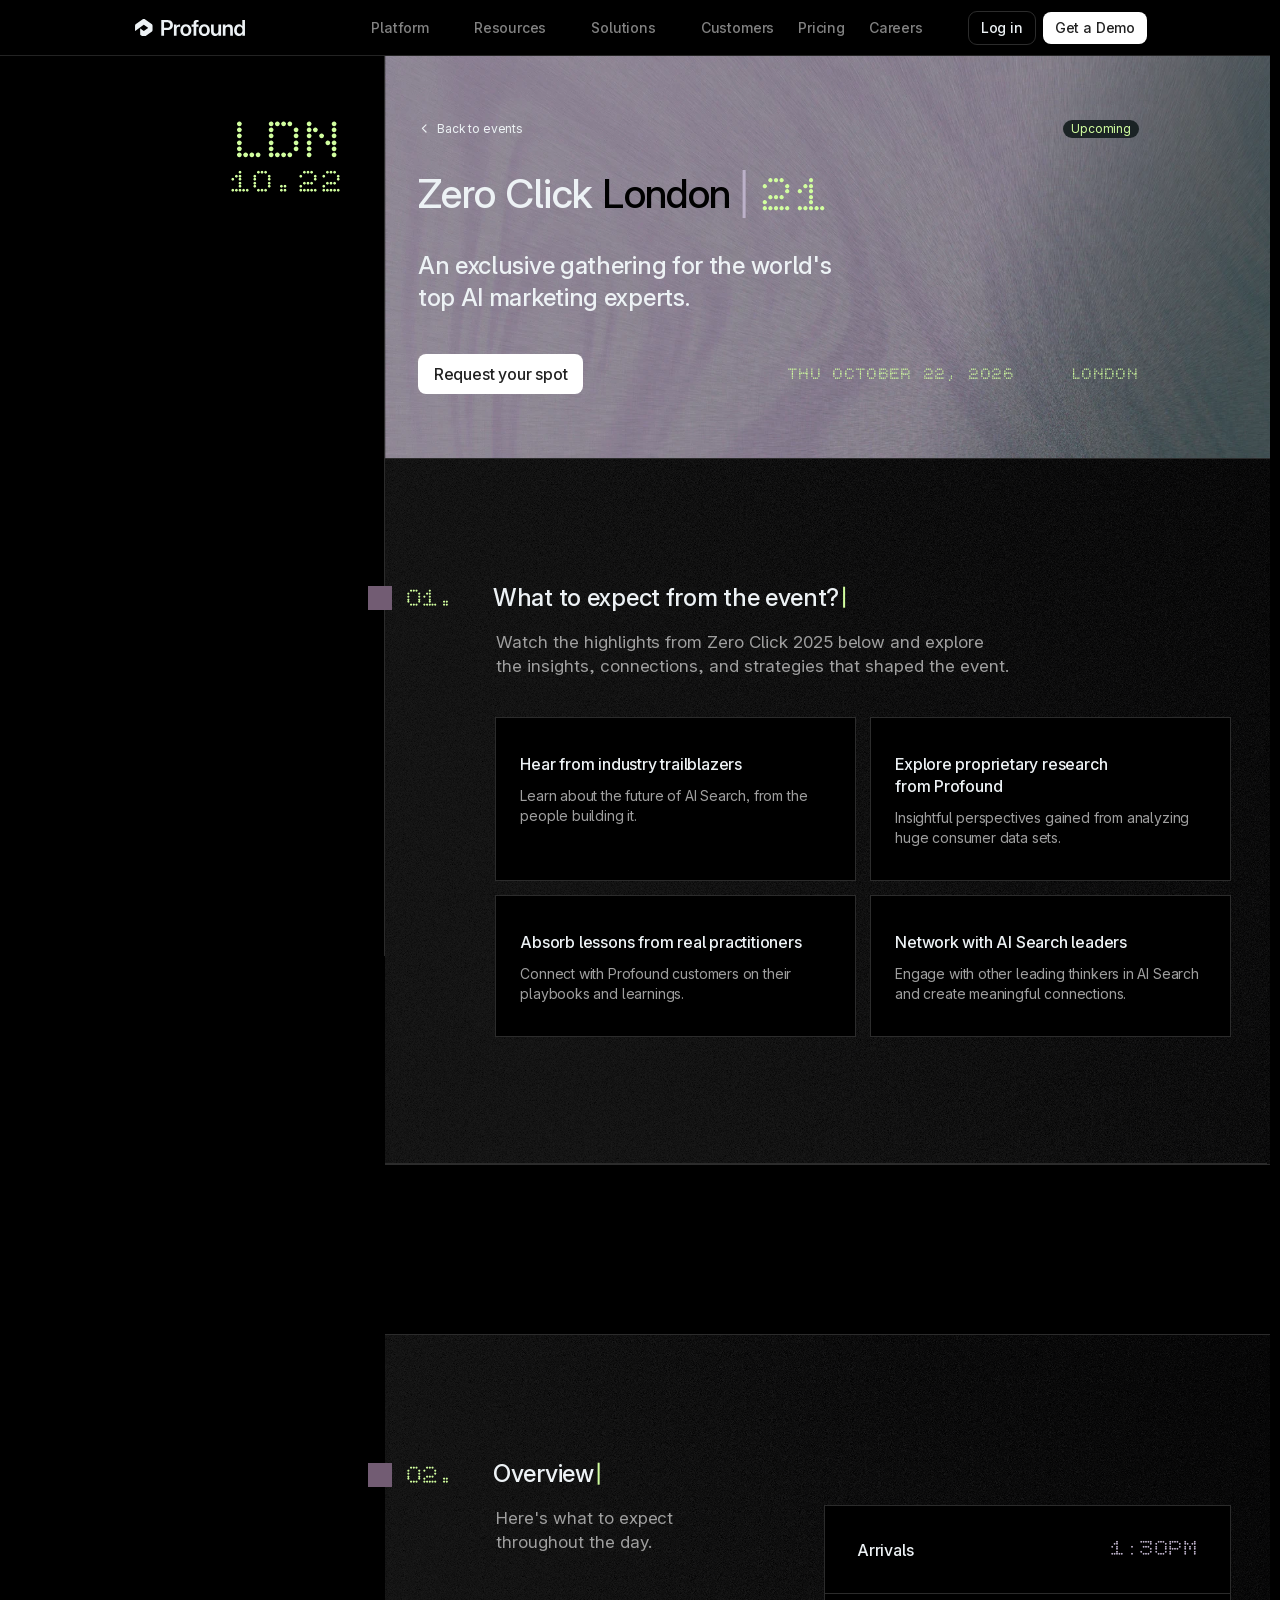
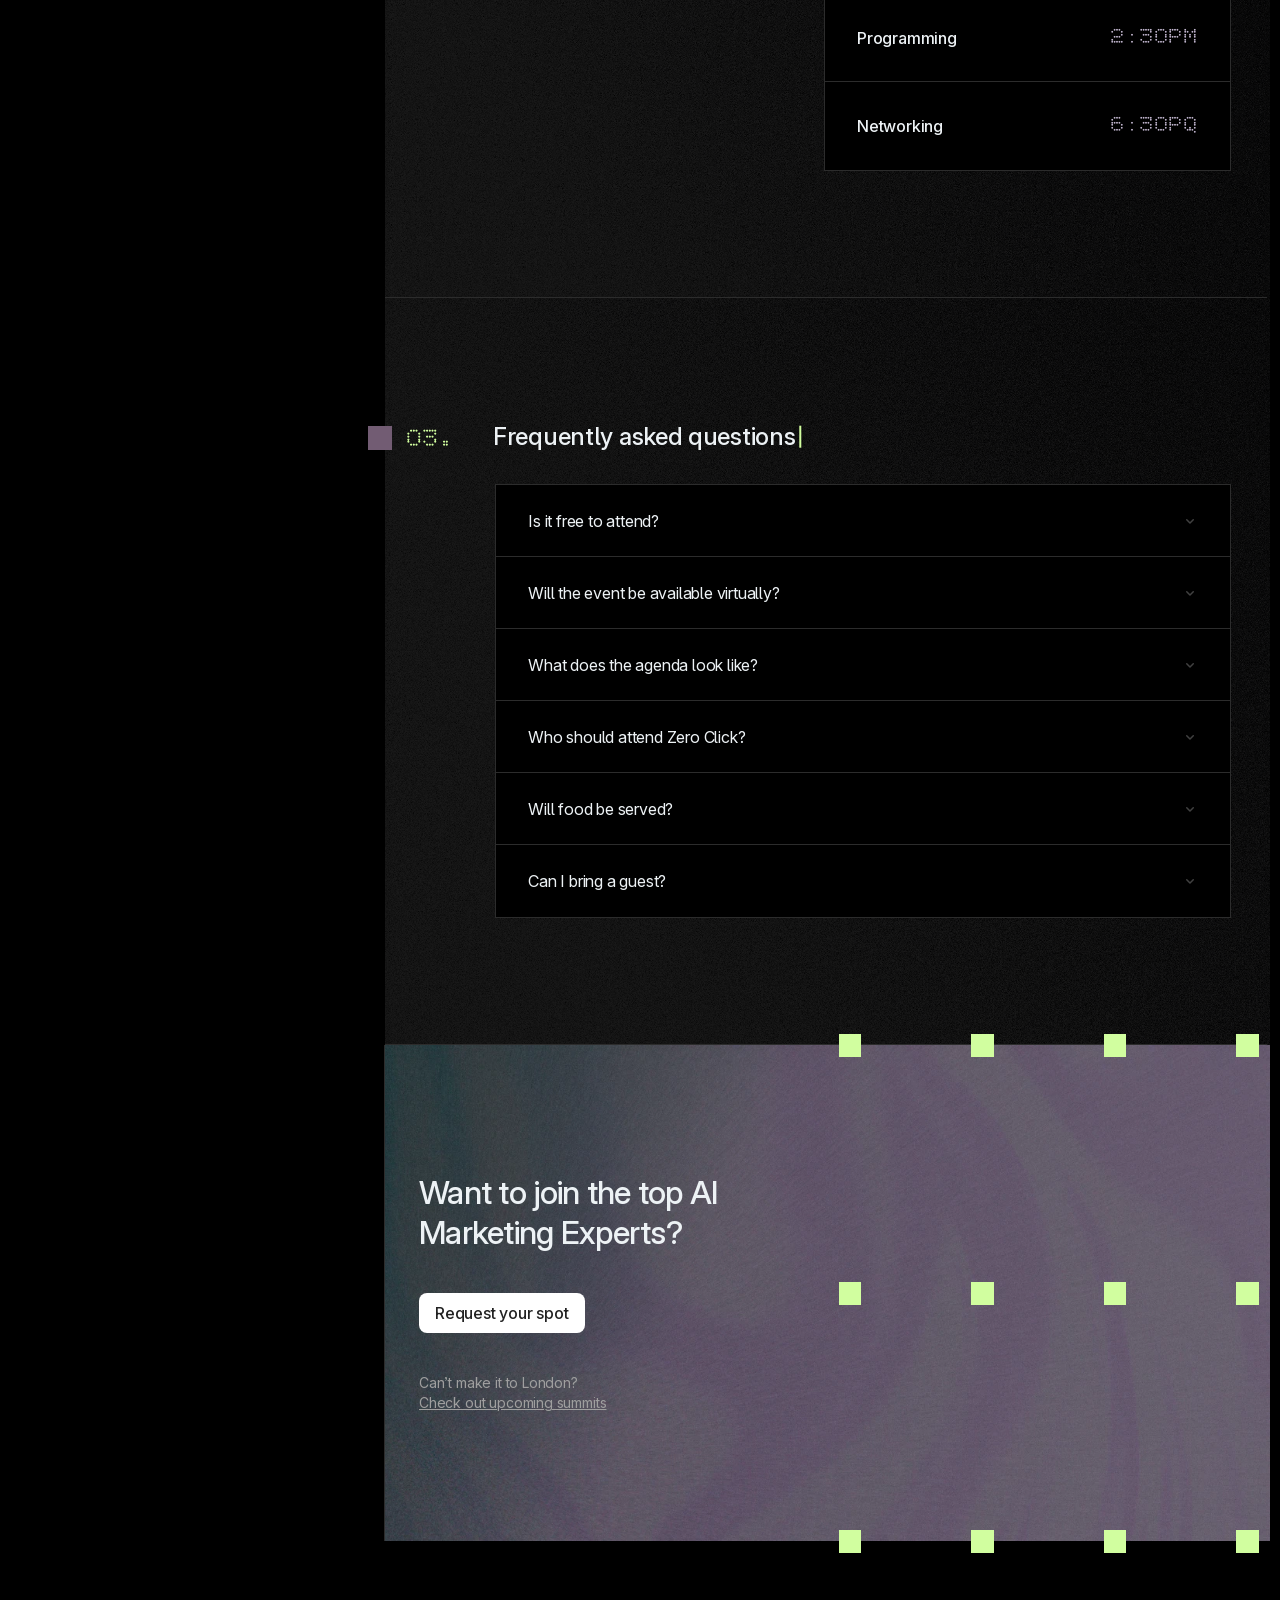
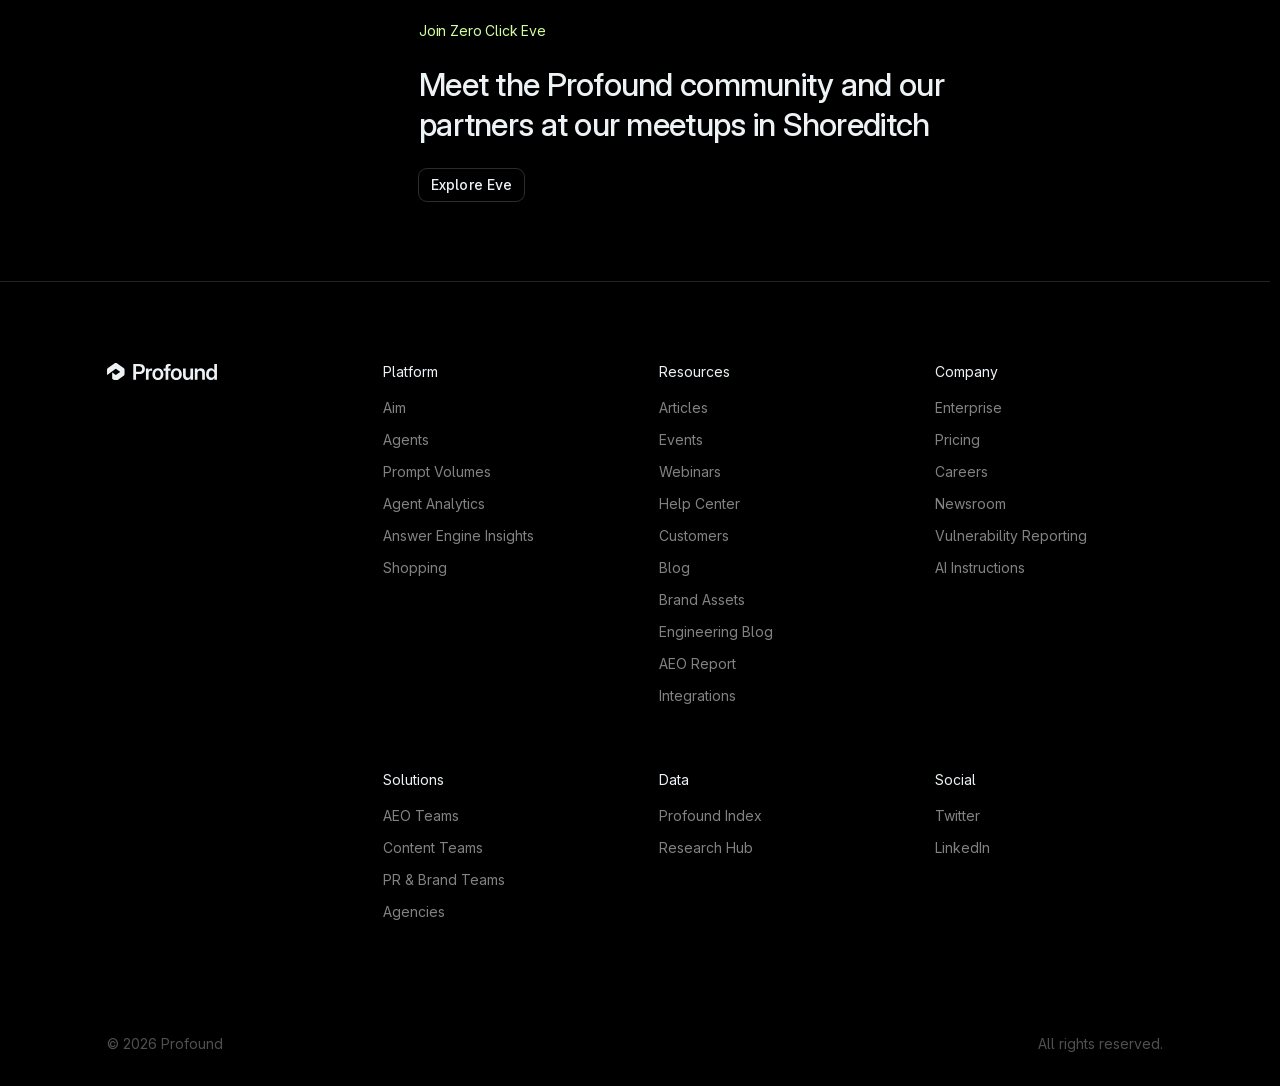
==== london.html @ 4b2eec18 "initial commit" ====
<!DOCTYPE html>
<html lang="es">
    <head>
        <meta charset="utf-8" />

        <meta name="viewport" content="width=device-width, initial-scale=1" />

        <title>Zero Click London | GEO / AEO Conference London 2026</title>

        <meta name="description" content="An exclusive gathering for the world&#x27;s top AI marketing experts." />

        <meta name="author" content="Profound" />
        <meta name="robots" content="index, follow" />

        <link rel="canonical" href="https://www.tryprofound.com/zeroclick/london" />

        <!-- Open Graph -->
        <meta property="og:type" content="website" />
        <meta property="og:url" content="https://www.tryprofound.com/zeroclick/london" />
        <meta property="og:title" content="Zero Click London | GEO / AEO Conference London 2026" />
        <meta property="og:description" content="An exclusive gathering for the world&#x27;s top AI marketing experts." />
        <meta property="og:image" content="assets/images/og-image.jpg" />

        <!-- Twitter -->
        <meta name="twitter:card" content="summary_large_image" />
        <meta name="twitter:title" content="Zero Click London | GEO / AEO Conference London 2026" />
        <meta name="twitter:description" content="An exclusive gathering for the world&#x27;s top AI marketing experts." />
        <meta name="twitter:image" content="assets/images/og-image.jpg" />

        <!-- Google Font -->
        <link rel="preconnect" href="https://fonts.googleapis.com">
        <link rel="preconnect" href="https://fonts.gstatic.com" crossorigin>
        <link href="https://fonts.googleapis.com/css2?family=Bitcount+Grid+Single:wght@100..900&display=swap" rel="stylesheet" />

        <!-- Styles -->
        <link rel="stylesheet" href="assets/css/styles.css" />

        <!-- Favicon -->
        <link rel="icon" type="image/png" href="assets/favicon/favicon-96x96.png" sizes="96x96" />
        <link rel="icon" type="image/svg+xml" href="assets/favicon/favicon.svg" />
        <link rel="shortcut icon" href="assets/favicon/favicon.ico" />
        <link rel="apple-touch-icon" sizes="180x180" href="assets/favicon/apple-touch-icon.png" />
        <meta name="apple-mobile-web-app-title" content="Zero Click" />
        <link rel="manifest" href="assets/favicon/site.webmanifest" />
    </head>

    <body class="page-event page-event--upcoming">
        <div class="event__wrapper">
            <!-- HEADER -->
            <header class="site-header">
                <div class="container site-header__container">
                    <div class="site-header__inner">
                        <div class="site-header__logo-wrapper">
                            <a href="index.html" class="site-header__logo" aria-label="Profound logo - Go to homepage">
                                <svg class="site-header__logo-svg" viewBox="0 0 340 55" aria-hidden="true" >
                                    <path
                                        fill="currentColor"
                                        d="M4.02597e-06 36.685V21.349C-0.000526443 20.2383 0.262632 19.1433 0.767834 18.1541C1.27304 17.1649 2.00585 16.3097 2.906 15.659L22.648 1.409C23.9159 0.493342 25.44 0.000346267 27.004 0L27.066 0C28.689 0 30.259 0.508 31.567 1.452L51.251 15.659C52.1512 16.3097 52.8841 17.1648 53.3893 18.154C53.8945 19.1432 54.1576 20.2382 54.157 21.349V33.651C54.1576 34.7617 53.8943 35.8567 53.3889 36.8457C52.8835 37.8348 52.1504 38.6897 51.25 39.34L31.527 53.562C30.2318 54.4966 28.6752 54.9997 27.078 55C25.4755 55.0001 23.9135 54.4963 22.613 53.56C20.032 51.701 15.881 48.705 15.881 48.705V29.777C15.881 29.528 16.161 29.384 16.363 29.529L26.901 37.134C27.007 37.211 27.15 37.211 27.256 37.134L40.261 27.748C40.3002 27.7196 40.3322 27.6824 40.3542 27.6393C40.3763 27.5961 40.3877 27.5484 40.3877 27.5C40.3877 27.4516 40.3763 27.4039 40.3542 27.3607C40.3322 27.3176 40.3002 27.2804 40.261 27.252L27.256 17.866C27.2043 17.8287 27.1422 17.8086 27.0785 17.8086C27.0148 17.8086 26.9527 17.8287 26.901 17.866L0.482004 36.933C0.436506 36.9659 0.382798 36.9855 0.326831 36.9897C0.270864 36.9939 0.214823 36.9826 0.164915 36.9569C0.115008 36.9312 0.0731844 36.8922 0.044077 36.8442C0.0149696 36.7962 -0.000284776 36.7411 4.02597e-06 36.685Z"
                                    />
                                    <path
                                        fill="currentColor"
                                        d="M157.241 16.4419C160.648 16.442 163.629 17.2098 166.184 18.7466C168.74 20.2825 170.727 22.4227 172.147 25.1665C173.588 27.8885 174.309 31.049 174.309 34.6489C174.309 38.2489 173.588 41.4093 172.147 44.1313C170.727 46.8532 168.74 48.9821 166.184 50.5181C163.629 52.0329 160.648 52.7895 157.241 52.7896C153.857 52.7896 150.875 52.033 148.298 50.5181C145.742 48.9821 143.744 46.8532 142.303 44.1313C140.883 41.4093 140.173 38.2489 140.173 34.6489C140.173 31.049 140.883 27.8885 142.303 25.1665C143.744 22.4227 145.742 20.2825 148.298 18.7466C150.875 17.2097 153.857 16.4419 157.241 16.4419ZM214.279 16.4419C217.685 16.4419 220.667 17.2097 223.223 18.7466C225.778 20.2825 227.765 22.4227 229.185 25.1665C230.626 27.8885 231.347 31.049 231.347 34.6489C231.347 38.2489 230.626 41.4093 229.185 44.1313C227.765 46.8532 225.778 48.9821 223.223 50.5181C220.667 52.033 217.686 52.7896 214.279 52.7896C210.894 52.7895 207.913 52.0329 205.336 50.5181C202.781 48.9821 200.782 46.8532 199.341 44.1313C197.921 41.4093 197.212 38.2489 197.212 34.6489C197.212 31.049 197.921 27.8885 199.341 25.1665C200.782 22.4227 202.781 20.2825 205.336 18.7466C207.913 17.2098 210.894 16.442 214.279 16.4419ZM243.323 37.645C243.323 40.191 243.934 42.1229 245.157 43.4399C246.402 44.7568 248.116 45.4146 250.3 45.4146C251.764 45.4145 253.063 45.1189 254.199 44.5259C255.334 43.9339 256.23 43.012 256.885 41.7612C257.54 40.4873 257.868 38.8631 257.868 36.8882V17.2319H266.156V51.9995H258.032V46.5913C257.153 48.0643 256.116 49.2854 254.92 50.2554C252.91 51.8793 250.399 52.6909 247.385 52.6909C244.982 52.6909 242.853 52.1759 240.997 51.144C239.14 50.0901 237.688 48.5433 236.64 46.5024C235.591 44.4385 235.067 41.9252 235.067 38.9624V17.2319H243.323V37.645ZM340 51.9995H331.876V46.6997H331.81C331.089 48.0377 330.194 49.1581 329.124 50.0571C328.071 50.938 326.859 51.6083 325.553 52.0327C324.243 52.4717 322.834 52.6909 321.327 52.6909C318.335 52.6909 315.703 51.9343 313.432 50.4204C311.183 48.9054 309.435 46.7869 308.19 44.0649C306.967 41.344 306.356 38.1825 306.356 34.5825C306.356 31.0267 306.978 27.8884 308.223 25.1665C309.468 22.4447 311.215 20.3269 313.465 18.812C315.714 17.2981 318.313 16.5405 321.262 16.5405C322.768 16.5405 324.166 16.7485 325.455 17.1655C326.765 17.5605 327.944 18.1763 328.993 19.0103C330.041 19.8442 330.937 20.8986 331.679 22.1704H331.745V2.94385H340V51.9995ZM99.7766 2.94287C103.359 2.94287 106.449 3.58003 109.048 4.85303C111.669 6.12602 113.677 7.93771 115.075 10.2856C116.494 12.6345 117.204 15.41 117.204 18.6147C117.204 21.8417 116.483 24.629 115.042 26.978C113.6 29.326 111.558 31.1479 108.916 32.4429C106.295 33.7158 103.194 34.353 99.6125 34.353H89.7844V52.0005H81.137V2.94287H99.7766ZM136.715 16.9028C137.283 16.9028 137.785 16.913 138.222 16.936C138.681 16.958 139.074 16.9907 139.402 17.0347V24.4097C138.89 24.3406 138.376 24.2855 137.862 24.2446C137.077 24.1769 136.29 24.1442 135.503 24.146C134.215 24.146 133.035 24.4529 131.965 25.0679C130.917 25.6609 130.076 26.5611 129.443 27.7681C128.831 28.975 128.525 30.4901 128.525 32.311V51.9995H120.27V17.2319H128.231V22.9937H128.329C128.962 20.9969 129.956 19.4816 131.31 18.4497C132.686 17.4187 134.488 16.9028 136.715 16.9028ZM196.473 9.62744H193.295C191.897 9.62744 190.903 9.92311 190.314 10.5161C189.724 11.1081 189.429 12.1186 189.429 13.5454V17.2319H196.473V23.9155H189.429V51.9995H181.141V23.9155H174.917V17.2319H181.141V12.1616C181.141 10.1638 181.545 8.48445 182.353 7.12354C183.161 5.74166 184.341 4.69854 185.891 3.99658C187.464 3.29359 189.386 2.94287 191.657 2.94287H196.473V9.62744ZM290.253 16.5405C292.677 16.5406 294.817 17.0667 296.674 18.1206C298.53 19.1526 299.982 20.6891 301.031 22.731C302.079 24.771 302.603 27.285 302.603 30.271V51.9995H294.315V31.5874C294.315 29.0414 293.703 27.1085 292.48 25.7915C291.279 24.4748 289.565 23.8169 287.337 23.8169C285.896 23.8169 284.607 24.1126 283.471 24.7056C282.336 25.2986 281.429 26.2202 280.752 27.4712C280.097 28.7232 279.77 30.3473 279.77 32.3442V51.9995H271.514V17.2319H279.639V22.6157C280.509 21.1488 281.54 19.93 282.718 18.9771C284.749 17.3531 287.261 16.5405 290.253 16.5405ZM157.241 23.3892C155.473 23.3892 153.932 23.8491 152.622 24.772C151.312 25.6719 150.296 26.9669 149.575 28.6567C148.876 30.3247 148.527 32.322 148.527 34.6489C148.527 36.9759 148.876 38.9731 149.575 40.6411C150.296 42.309 151.312 43.5927 152.622 44.4927C153.932 45.3926 155.472 45.8433 157.241 45.8433C159.01 45.8432 160.54 45.3926 161.827 44.4927C163.138 43.5927 164.142 42.3089 164.841 40.6411C165.562 38.9511 165.922 36.9539 165.922 34.6489C165.922 32.322 165.562 30.3247 164.841 28.6567C164.142 26.9669 163.138 25.6719 161.827 24.772C160.54 23.8501 159.01 23.3892 157.241 23.3892ZM214.279 23.3892C212.51 23.3892 210.971 23.8492 209.66 24.772C208.35 25.672 207.334 26.9668 206.614 28.6567C205.915 30.3247 205.565 32.322 205.565 34.6489C205.565 36.9759 205.915 38.9731 206.614 40.6411C207.334 42.3091 208.35 43.5927 209.66 44.4927C210.971 45.3925 212.51 45.8432 214.279 45.8433C216.047 45.8433 217.577 45.3926 218.865 44.4927C220.175 43.5927 221.181 42.3091 221.88 40.6411C222.6 38.9511 222.961 36.9539 222.961 34.6489C222.961 32.322 222.6 30.3247 221.88 28.6567C221.181 26.9668 220.175 25.6719 218.865 24.772C217.577 23.8501 216.047 23.3892 214.279 23.3892ZM323.26 23.4224C321.578 23.4224 320.093 23.8608 318.805 24.7388C317.516 25.5947 316.511 26.857 315.791 28.5249C315.07 30.1708 314.71 32.1907 314.71 34.5825C314.71 36.9755 315.07 39.0063 315.791 40.6743C316.511 42.3421 317.516 43.6045 318.805 44.4604C320.093 45.3164 321.578 45.7437 323.26 45.7437C325.073 45.7436 326.645 45.294 327.977 44.394C329.309 43.4731 330.347 42.1782 331.089 40.5103C331.832 38.8203 332.203 36.8435 332.203 34.5825C332.203 32.3227 331.832 30.3578 331.089 28.6899C330.347 27.0219 329.309 25.7272 327.977 24.8052C326.645 23.8832 325.073 23.4224 323.26 23.4224ZM89.7844 26.9126H99.2844C101.228 26.9126 102.9 26.5833 104.298 25.9243C105.717 25.2443 106.797 24.2889 107.54 23.0601C108.304 21.8091 108.687 20.3267 108.687 18.6147C108.687 16.903 108.304 15.4427 107.54 14.2358C106.797 13.0071 105.717 12.0637 104.298 11.4038C102.9 10.7238 101.228 10.3843 99.2844 10.3843H89.7844V26.9126Z"
                                    />
                                </svg>
                            </a>
                        </div>
        
                        <nav class="site-header__nav" aria-label="Primary navigation">
                            <ul class="site-header__nav-list">
                                <li class="site-header__nav-item">
                                    <button class="site-header__nav-link site-header__nav-link--dropdown" type="button" data-nav-dropdown="platform" aria-expanded="false">
                                        Platform
                                        <svg class="site-header__chevron" viewBox="0 0 16 16" aria-hidden="true">
                                            <path d="M4.22 6.22a.75.75 0 0 1 1.06 0L8 8.94l2.72-2.72a.75.75 0 1 1 1.06 1.06l-3.25 3.25a.75.75 0 0 1-1.06 0L4.22 7.28a.75.75 0 0 1 0-1.06Z"/>
                                        </svg>
                                    </button>
                                </li>
        
                                <li class="site-header__nav-item">
                                    <button class="site-header__nav-link site-header__nav-link--dropdown" type="button" data-nav-dropdown="resources" aria-expanded="false">
                                        Resources
                                        <svg class="site-header__chevron" viewBox="0 0 16 16" aria-hidden="true">
                                            <path d="M4.22 6.22a.75.75 0 0 1 1.06 0L8 8.94l2.72-2.72a.75.75 0 1 1 1.06 1.06l-3.25 3.25a.75.75 0 0 1-1.06 0L4.22 7.28a.75.75 0 0 1 0-1.06Z"/>
                                        </svg>
                                    </button>
                                </li>
        
                                <li class="site-header__nav-item">
                                    <button class="site-header__nav-link site-header__nav-link--dropdown" type="button" data-nav-dropdown="solutions" aria-expanded="false">
                                        Solutions
                                        <svg class="site-header__chevron" viewBox="0 0 16 16" aria-hidden="true">
                                            <path d="M4.22 6.22a.75.75 0 0 1 1.06 0L8 8.94l2.72-2.72a.75.75 0 1 1 1.06 1.06l-3.25 3.25a.75.75 0 0 1-1.06 0L4.22 7.28a.75.75 0 0 1 0-1.06Z"/>
                                        </svg>
                                    </button>
                                </li>
        
                                <li>
                                    <a class="site-header__nav-link" href="https://www.tryprofound.com/customers">
                                        Customers
                                    </a>
                                </li>
        
                                <li>
                                    <a class="site-header__nav-link" href="https://www.tryprofound.com/pricing">
                                        Pricing
                                    </a>
                                </li>
        
                                <li>
                                    <a class="site-header__nav-link" href="https://www.tryprofound.com/careers">
                                        Careers
                                    </a>
                                </li>
                            </ul>
                        </nav>
        
                        <div class="site-header__actions">
                            <a class="site-header__login" href="https://platform.tryprofound.com/welcome">
                                Log in
                            </a>
        
                            <a class="site-header__demo" href="https://www.tryprofound.com/contact-sales">
                                Get a Demo
                            </a>
                        </div>
        
                        <button class="site-header__menu-toggle" type="button" aria-label="Open menu" aria-expanded="false">
                            <span></span>
                            <span></span>
                        </button>
                    </div>

                </div>
            </header>

            <!-- CONTENT -->
            <main class="site-body">
                <div class="page-event__background">
                    <div class="event__background__column__left">
                        <div class="event__background__video">
                            <video class="event-hero__background-video" autoplay muted loop playsinline preload="metadata" aria-hidden="true">
                                <source src="assets/videos/london-bitmap.mp4" type="video/mp4">
                            </video>
                        </div>

                        <div class="event__hero__stamp event__data-stamp">
                            <span class="event__data-stamp__location text-identity text-zc-accent js-scramble" data-text="LDN" data-time="700">LDN</span>
                            <span class="event__data-stamp__date text-identity text-zc-accent js-scramble" data-text="10.22" data-time="900">10.22</span>
                        </div>
        
                    </div>
    
                    <div class="event__background__column__right">
    
                    </div>
                </div>
                
                <!-- Hero -->
                <section class="event__hero" id="Start">
                    <div class="event__hero__content">
                        <div class="container">
                            <h1 class="sr-only" id="zero-click-index-title">Zero Click London 2026</h1>

                            <div class="event__hero__wrapper">
                                <div class="event__hero__top">
                                    <a href="index.html#Events" class="event__back-link anchor event__hero__hide-on-scroll event__hero__hide-on-scroll--desktop">
                                        <svg class="event__back-link__icon" viewBox="0 0 16 16" aria-hidden="true">
                                            <path d="M10 3.5 5.5 8 10 12.5" fill="none" stroke="currentColor" stroke-width="1.5" stroke-linecap="round" stroke-linejoin="round" />
                                        </svg>
                                        <span class="text-label">Back to events</span>
                                    </a>
    
                                    <div class="event__hero__state">
                                        <div class="pill pill--upcoming">Upcoming</div>
                                    </div>  
                                </div>
    
                                <div class="event__hero__logo zero-click-logo" aria-label="Zero Click London 26">
                                    <span class="zero-click-logo__wordmark">
                                        <span class="zero-click-logo__word">
                                            <span class="zero-click-logo__letter">Z</span>
                                            <span class="zero-click-logo__letter">e</span>
                                            <span class="zero-click-logo__letter">r</span>
                                            <span class="zero-click-logo__letter">o</span>
                                        </span>
    
                                        <span class="zero-click-logo__space">&nbsp;</span>
    
                                        <span class="zero-click-logo__word">
                                            <span class="zero-click-logo__letter">C</span>
                                            <span class="zero-click-logo__letter">l</span>
                                            <span class="zero-click-logo__letter">i</span>
                                            <span class="zero-click-logo__letter">c</span>
                                            <span class="zero-click-logo__letter">k</span>
                                        </span>
    
                                        <span class="zero-click-logo__space">&nbsp;</span>
    
                                        <span class="zero-click-logo__word zero-click-logo__location">
                                            <span class="zero-click-logo__letter">L</span>
                                            <span class="zero-click-logo__letter">o</span>
                                            <span class="zero-click-logo__letter">n</span>
                                            <span class="zero-click-logo__letter">d</span>
                                            <span class="zero-click-logo__letter">o</span>
                                            <span class="zero-click-logo__letter">n</span>
                                        </span>
    
                                        <span class="zero-click-logo__caret"></span>
                                    </span>
    
    
                                    <span class="zero-click-logo__year">
                                        <span class="text-identity text-zc-accent js-scramble" data-text="26" data-time="1800">26</span>
                                    </span>
                                </div>
    
                                <p class="event__hero__subheading text-h4 text-pretty text-white event__hero__hide-on-scroll">An exclusive gathering for the world's top AI marketing experts.</p>
    
                                <div class="event__hero__footer">
                                    <button class="button button--light">Request your spot</button>
    
    
                                    <div class="event__hero__data event__data-stamp">
                                        <span class="text-identity text-zc-accent js-scramble" data-text="THU OCTOBER 22, 2026" data-time="700">THU OCTOBER 22, 2026</span>
                                        <span class="text-identity text-zc-accent js-scramble" data-text="LONDON" data-time="900">LONDON</span>
                                    </div>
                                </div>
                            </div>
            
                        </div>
                    </div>
                </section>
    
                <!-- Information -->
                <section class="event__information" id="information">
                    <div class="event__information__content">                        
                        <!-- What to expect -->
                        <div class="information-block information-block--event" id="what-to-expect">
                            <div class="container">
                                <div class="information-block__header">
                                    <span class="information-block__number text-identity text-zc-accent js-scramble" data-text="01." data-time="700">01.</span>
                                    <h2 class="information-block__title text-h4 text-pretty text-white js-typewriter" data-type-speed="18" data-type-delay="150">What to expect from the event?</h2>
                                </div>
    
                                <div class="information-block__body">
                                    <p class="information-block__text text-paragraph-medium text-secondary">Watch the highlights from Zero Click 2025 below and explore the insights, connections, and strategies that shaped the event.</p>
    
                                    <ul class="information-block__list--2col">
                                        <li class="information-block__list__item animation--in bottom-up">
                                            <div class="card--information">
                                                <h3 class="card--information__title text-h6 text-pretty text-white">Hear from industry trailblazers</h3>
                                                <p class="card--information__description text-paragraph-small text-secondary">Learn about the future of AI Search, from the people building it.</p>
                                            </div>
                                        </li>
                                        <li class="information-block__list__item animation--in bottom-up">
                                            <div class="card--information">
                                                <h3 class="card--information__title text-h6 text-pretty text-white">Explore proprietary research from Profound</h3>
                                                <p class="card--information__description text-paragraph-small text-secondary">Insightful perspectives gained from analyzing huge consumer data sets.</p>
                                            </div>
                                        </li>
                                        <li class="information-block__list__item animation--in bottom-up">
                                            <div class="card--information">
                                                <h3 class="card--information__title text-h6 text-pretty text-white">Absorb lessons from real practitioners</h3>
                                                <p class="card--information__description text-paragraph-small text-secondary">Connect with Profound customers on their playbooks and learnings.</p>
                                            </div>
                                        </li>
                                        <li class="information-block__list__item animation--in bottom-up">
                                            <div class="card--information">
                                                <h3 class="card--information__title text-h6 text-pretty text-white">Network with AI Search leaders</h3>
                                                <p class="card--information__description text-paragraph-small text-secondary">Engage with other leading thinkers in AI Search and create meaningful connections.</p>
                                            </div>
                                        </li>
                                    </ul>
                                </div>
                            </div>
                        </div>

                        <!-- Video -->
                        <div class="event__information__video">
                            <iframe allow="accelerometer; gyroscope; autoplay; encrypted-media; picture-in-picture;" allowfullscreen="" class="size-full object-cover" src="https://player.mux.com/QEtz2lLyNTjHVuc67b01WA4ic01EsLPMyVZER4lglXmgE?metadata-video-title=Zero+Click+London+2025&amp;video-title=Zero+Click+London+2025&amp;accent-color=%23232323&amp;thumbnail-time=0&amp;autoplay=true&amp;muted=true&amp;loop=true" title="Zero Click London 2025"></iframe>
                        </div> 

                        <!-- Overview -->
                        <div class="information-block information-block--event" id="overview">
                            <div class="container">
                                <div class="information-block__header">
                                    <span class="information-block__number text-identity text-zc-accent js-scramble" data-text="02." data-time="700">02.</span>
                                    <h2 class="information-block__title text-h4 text-pretty text-white js-typewriter" data-type-speed="18" data-type-delay="150">Overview</h2>
                                </div>
    
                                <div class="information-block__body information-block__body--2col">
                                    <p class="information-block__text text-paragraph-medium text-secondary">Here's what to expect throughout the day.</p>
    
                                    <ul class="information-block__list">
                                        <li class="information-block__list__item animation--in bottom-up">
                                            <div class="card--information card--information--row">
                                                <h3 class="card--information__title text-h6 text-pretty text-white">Arrivals</h3>
                                                <p class="card--information__time text-identity text-zc-primary js-scramble" data-text="1:30pm" data-time="700">1:30pm</p>
                                            </div>
                                        </li>
                                        <li class="information-block__list__item animation--in bottom-up">
                                            <div class="card--information card--information--row">
                                                <h3 class="card--information__title text-h6 text-pretty text-white">Programming</h3>
                                                <p class="card--information__time text-identity text-zc-primary js-scramble" data-text="2:30pm" data-time="900">2:30pm</p>
                                            </div>
                                        </li>
                                        <li class="information-block__list__item animation--in bottom-up">
                                            <div class="card--information card--information--row">
                                                <h3 class="card--information__title text-h6 text-pretty text-white">Networking</h3>
                                                <p class="card--information__time text-identity text-zc-primary js-scramble" data-text="6:30pm" data-time="1100">6:30pm</p>
                                            </div>
                                        </li>
                                    </ul>
                                </div>
                            </div>
                        </div>

                        <!-- FAQs -->
                        <div class="information-block information-block--event" id="what-to-expect">
                            <div class="container">
                                <div class="information-block__header">
                                    <span class="information-block__number text-identity text-zc-accent js-scramble" data-text="03." data-time="700">03.</span>
                                    <h2 class="information-block__title text-h4 text-pretty text-white js-typewriter" data-type-speed="18" data-type-delay="150">Frequently asked questions</h2>
                                </div>
    
                                <div class="information-block__body">
                                    <ul class="information-block__list--1col">
                                        <li class="information-block__list__item animation--in bottom-up">
                                            <div class="card--faq">
                                                <button class="card--faq__header" type="button" aria-expanded="false" aria-controls="faq-answer-1">
                                                    <h3 class="card--faq__question text-paragraph">Is it free to attend?</h3>
                                                    <svg class="card--faq__icon" viewBox="0 0 16 16" aria-hidden="true">
                                                        <path fill-rule="evenodd" clip-rule="evenodd" d="M4.22 6.22a.75.75 0 0 1 1.06 0L8 8.94l2.72-2.72a.75.75 0 1 1 1.06 1.06l-3.25 3.25a.75.75 0 0 1-1.06 0L4.22 7.28a.75.75 0 0 1 0-1.06Z" fill="currentColor" />
                                                    </svg>
                                                </button>
    
                                                <div class="card--faq__body" id="faq-answer-1">
                                                    <div class="card--faq__body-inner">
                                                        <p class="card--faq__answer text-paragraph-small text-secondary">
                                                            Yes! It's completely free to attend Zero Click. However, space is limited so please request your spot early.
                                                        </p>
                                                    </div>
                                                </div>
                                            </div>
                                        </li>
    
                                        <li class="information-block__list__item animation--in bottom-up">
                                            <div class="card--faq">
                                                <button class="card--faq__header" type="button" aria-expanded="false" aria-controls="faq-answer-2">
                                                    <h3 class="card--faq__question text-paragraph">Will the event be available virtually?</h3>
                                                    <svg class="card--faq__icon" viewBox="0 0 16 16" aria-hidden="true">
                                                        <path fill-rule="evenodd" clip-rule="evenodd" d="M4.22 6.22a.75.75 0 0 1 1.06 0L8 8.94l2.72-2.72a.75.75 0 1 1 1.06 1.06l-3.25 3.25a.75.75 0 0 1-1.06 0L4.22 7.28a.75.75 0 0 1 0-1.06Z" fill="currentColor" />
                                                    </svg>
                                                </button>
    
                                                <div class="card--faq__body" id="faq-answer-2">
                                                    <div class="card--faq__body-inner">
                                                        <p class="card--faq__answer text-paragraph-small text-secondary">
                                                            Zero Click will be in-person only. That said, we'll share recaps and recorded snippets after the event for those unable to attend.
                                                        </p>
                                                    </div>
                                                </div>
                                            </div>
                                        </li>
    
                                        <li class="information-block__list__item animation--in bottom-up">
                                            <div class="card--faq">
                                                <button class="card--faq__header" type="button" aria-expanded="false" aria-controls="faq-answer-3">
                                                    <h3 class="card--faq__question text-paragraph">What does the agenda look like?</h3>
                                                    <svg class="card--faq__icon" viewBox="0 0 16 16" aria-hidden="true">
                                                        <path fill-rule="evenodd" clip-rule="evenodd" d="M4.22 6.22a.75.75 0 0 1 1.06 0L8 8.94l2.72-2.72a.75.75 0 1 1 1.06 1.06l-3.25 3.25a.75.75 0 0 1-1.06 0L4.22 7.28a.75.75 0 0 1 0-1.06Z" fill="currentColor" />
                                                    </svg>
                                                </button>
    
                                                <div class="card--faq__body" id="faq-answer-3">
                                                    <div class="card--faq__body-inner">
                                                        <p class="card--faq__answer text-paragraph-small text-secondary">
                                                            The agenda will be updated on the site in the coming weeks.
                                                        </p>
                                                    </div>
                                                </div>
                                            </div>
                                        </li>
    
                                        <li class="information-block__list__item animation--in bottom-up">
                                            <div class="card--faq">
                                                <button class="card--faq__header" type="button" aria-expanded="false" aria-controls="faq-answer-4">
                                                    <h3 class="card--faq__question text-paragraph">Who should attend Zero Click?</h3>
                                                    <svg class="card--faq__icon" viewBox="0 0 16 16" aria-hidden="true">
                                                        <path fill-rule="evenodd" clip-rule="evenodd" d="M4.22 6.22a.75.75 0 0 1 1.06 0L8 8.94l2.72-2.72a.75.75 0 1 1 1.06 1.06l-3.25 3.25a.75.75 0 0 1-1.06 0L4.22 7.28a.75.75 0 0 1 0-1.06Z" fill="currentColor" />
                                                    </svg>
                                                </button>
    
                                                <div class="card--faq__body" id="faq-answer-4">
                                                    <div class="card--faq__body-inner">
                                                        <p class="card--faq__answer text-paragraph-small text-secondary">
                                                            If you are a marketer or technologist navigating the world of AI search, Zero Click is for you.
                                                        </p>
                                                    </div>
                                                </div>
                                            </div>
                                        </li>
    
                                        <li class="information-block__list__item animation--in bottom-up">
                                            <div class="card--faq">
                                                <button class="card--faq__header" type="button" aria-expanded="false" aria-controls="faq-answer-5">
                                                    <h3 class="card--faq__question text-paragraph">Will food be served?</h3>
                                                    <svg class="card--faq__icon" viewBox="0 0 16 16" aria-hidden="true">
                                                        <path fill-rule="evenodd" clip-rule="evenodd" d="M4.22 6.22a.75.75 0 0 1 1.06 0L8 8.94l2.72-2.72a.75.75 0 1 1 1.06 1.06l-3.25 3.25a.75.75 0 0 1-1.06 0L4.22 7.28a.75.75 0 0 1 0-1.06Z" fill="currentColor" />
                                                    </svg>
                                                </button>
    
                                                <div class="card--faq__body" id="faq-answer-5">
                                                    <div class="card--faq__body-inner">
                                                        <p class="card--faq__answer text-paragraph-small text-secondary">
                                                            Yes. There will be refreshments throughout and light bites served during the networking portion of the event. Gluten free and vegetarian options will be available.
                                                        </p>
                                                    </div>
                                                </div>
                                            </div>
                                        </li>
    
                                        <li class="information-block__list__item animation--in bottom-up">
                                            <div class="card--faq">
                                                <button class="card--faq__header" type="button" aria-expanded="false" aria-controls="faq-answer-6">
                                                    <h3 class="card--faq__question text-paragraph">Can I bring a guest?</h3>
                                                    <svg class="card--faq__icon" viewBox="0 0 16 16" aria-hidden="true">
                                                        <path fill-rule="evenodd" clip-rule="evenodd" d="M4.22 6.22a.75.75 0 0 1 1.06 0L8 8.94l2.72-2.72a.75.75 0 1 1 1.06 1.06l-3.25 3.25a.75.75 0 0 1-1.06 0L4.22 7.28a.75.75 0 0 1 0-1.06Z" fill="currentColor" />
                                                    </svg>
                                                </button>
    
                                                <div class="card--faq__body" id="faq-answer-6">
                                                    <div class="card--faq__body-inner">
                                                        <p class="card--faq__answer text-paragraph-small text-secondary">
                                                            Due to limited seats, we are asking that anyone who is interested in attending fills out a request form.
                                                        </p>
                                                    </div>
                                                </div>
                                            </div>
                                        </li>
                                    </ul>
                                </div>
                            </div>
                        </div>                        
                    </div>
                </section>
    
                <!-- CTA  Block -->
                <section class="cta-block cta-block--event" id="cta">
                    <div class="cta-block__background">
                        <div class="cta-block__background__left">
        
                        </div>
        
                        <div class="cta-block__background__right">
                            <div class="dots-overlay dots-overlay--half dots-overlay--accent">
                                <div class="dots-overlay__row">
                                    <div class="dots-overlay__dot"></div>
                                    <div class="dots-overlay__dot"></div>
                                    <div class="dots-overlay__dot"></div>
                                    <div class="dots-overlay__dot"></div>
                                </div>
                                <div class="dots-overlay__row">
                                    <div class="dots-overlay__dot"></div>
                                    <div class="dots-overlay__dot"></div>
                                    <div class="dots-overlay__dot"></div>
                                    <div class="dots-overlay__dot"></div>
                                </div>
                                <div class="dots-overlay__row">
                                    <div class="dots-overlay__dot"></div>
                                    <div class="dots-overlay__dot"></div>
                                    <div class="dots-overlay__dot"></div>
                                    <div class="dots-overlay__dot"></div>
                                </div>
                            </div>
        
                        </div>
                    </div>
    
                    <div class="cta-block__content">
                        <div class="container">
                            <h2 class="cta-block__title text-h3 text-pretty text-white animation--in bottom-up">Want to join the top AI Marketing Experts?</h2>
                            <button class="button button--light anchor animation--in bottom-up">Request your spot</button>

                            <div class="cta-block__footer animation--in bottom-up">
                                <p class="cta-block__footer__text text-paragraph-small text-secondary">
                                    Can’t make it to London?
                                    <a href="index.html">Check out upcoming summits</a>
                                </p>
                            </div>
                        </div>
                    </div>
                </section>

                <!-- CTA 2 Block -->
                <section class="cta-block cta-block--secondary cta-block--event" id="cta-secondary">
                    <div class="cta-block__content">
                        <div class="container">
                            <span class="card--information__description text-paragraph-small text-zc-accent animation--in bottom-up">
                                Join Zero Click Eve
                            </span>
                            <h2 class="cta-block__title text-h3 text-pretty text-white animation--in bottom-up">Meet the Profound community and our partners at our meetups in Shoreditch</h2>
                            <a href="/london-eve" class="button button--outline animation--in bottom-up">Explore Eve</a>
                        </div>
                    </div>
                </section>
            </main>

            <!-- FOOTER -->
            <footer class="site-footer" aria-label="Footer">
                <div class="container">
                    <div class="site-footer__grid">
                        <div class="site-footer__brand">
                            <a href="https://www.tryprofound.com/" class="site-footer__logo" aria-label="Profound logo - Go to homepage">
                                <svg class="site-header__logo-svg" viewBox="0 0 340 55" aria-hidden="true" >
                                    <path
                                        fill="currentColor"
                                        d="M4.02597e-06 36.685V21.349C-0.000526443 20.2383 0.262632 19.1433 0.767834 18.1541C1.27304 17.1649 2.00585 16.3097 2.906 15.659L22.648 1.409C23.9159 0.493342 25.44 0.000346267 27.004 0L27.066 0C28.689 0 30.259 0.508 31.567 1.452L51.251 15.659C52.1512 16.3097 52.8841 17.1648 53.3893 18.154C53.8945 19.1432 54.1576 20.2382 54.157 21.349V33.651C54.1576 34.7617 53.8943 35.8567 53.3889 36.8457C52.8835 37.8348 52.1504 38.6897 51.25 39.34L31.527 53.562C30.2318 54.4966 28.6752 54.9997 27.078 55C25.4755 55.0001 23.9135 54.4963 22.613 53.56C20.032 51.701 15.881 48.705 15.881 48.705V29.777C15.881 29.528 16.161 29.384 16.363 29.529L26.901 37.134C27.007 37.211 27.15 37.211 27.256 37.134L40.261 27.748C40.3002 27.7196 40.3322 27.6824 40.3542 27.6393C40.3763 27.5961 40.3877 27.5484 40.3877 27.5C40.3877 27.4516 40.3763 27.4039 40.3542 27.3607C40.3322 27.3176 40.3002 27.2804 40.261 27.252L27.256 17.866C27.2043 17.8287 27.1422 17.8086 27.0785 17.8086C27.0148 17.8086 26.9527 17.8287 26.901 17.866L0.482004 36.933C0.436506 36.9659 0.382798 36.9855 0.326831 36.9897C0.270864 36.9939 0.214823 36.9826 0.164915 36.9569C0.115008 36.9312 0.0731844 36.8922 0.044077 36.8442C0.0149696 36.7962 -0.000284776 36.7411 4.02597e-06 36.685Z"
                                    />
                                    <path
                                        fill="currentColor"
                                        d="M157.241 16.4419C160.648 16.442 163.629 17.2098 166.184 18.7466C168.74 20.2825 170.727 22.4227 172.147 25.1665C173.588 27.8885 174.309 31.049 174.309 34.6489C174.309 38.2489 173.588 41.4093 172.147 44.1313C170.727 46.8532 168.74 48.9821 166.184 50.5181C163.629 52.0329 160.648 52.7895 157.241 52.7896C153.857 52.7896 150.875 52.033 148.298 50.5181C145.742 48.9821 143.744 46.8532 142.303 44.1313C140.883 41.4093 140.173 38.2489 140.173 34.6489C140.173 31.049 140.883 27.8885 142.303 25.1665C143.744 22.4227 145.742 20.2825 148.298 18.7466C150.875 17.2097 153.857 16.4419 157.241 16.4419ZM214.279 16.4419C217.685 16.4419 220.667 17.2097 223.223 18.7466C225.778 20.2825 227.765 22.4227 229.185 25.1665C230.626 27.8885 231.347 31.049 231.347 34.6489C231.347 38.2489 230.626 41.4093 229.185 44.1313C227.765 46.8532 225.778 48.9821 223.223 50.5181C220.667 52.033 217.686 52.7896 214.279 52.7896C210.894 52.7895 207.913 52.0329 205.336 50.5181C202.781 48.9821 200.782 46.8532 199.341 44.1313C197.921 41.4093 197.212 38.2489 197.212 34.6489C197.212 31.049 197.921 27.8885 199.341 25.1665C200.782 22.4227 202.781 20.2825 205.336 18.7466C207.913 17.2098 210.894 16.442 214.279 16.4419ZM243.323 37.645C243.323 40.191 243.934 42.1229 245.157 43.4399C246.402 44.7568 248.116 45.4146 250.3 45.4146C251.764 45.4145 253.063 45.1189 254.199 44.5259C255.334 43.9339 256.23 43.012 256.885 41.7612C257.54 40.4873 257.868 38.8631 257.868 36.8882V17.2319H266.156V51.9995H258.032V46.5913C257.153 48.0643 256.116 49.2854 254.92 50.2554C252.91 51.8793 250.399 52.6909 247.385 52.6909C244.982 52.6909 242.853 52.1759 240.997 51.144C239.14 50.0901 237.688 48.5433 236.64 46.5024C235.591 44.4385 235.067 41.9252 235.067 38.9624V17.2319H243.323V37.645ZM340 51.9995H331.876V46.6997H331.81C331.089 48.0377 330.194 49.1581 329.124 50.0571C328.071 50.938 326.859 51.6083 325.553 52.0327C324.243 52.4717 322.834 52.6909 321.327 52.6909C318.335 52.6909 315.703 51.9343 313.432 50.4204C311.183 48.9054 309.435 46.7869 308.19 44.0649C306.967 41.344 306.356 38.1825 306.356 34.5825C306.356 31.0267 306.978 27.8884 308.223 25.1665C309.468 22.4447 311.215 20.3269 313.465 18.812C315.714 17.2981 318.313 16.5405 321.262 16.5405C322.768 16.5405 324.166 16.7485 325.455 17.1655C326.765 17.5605 327.944 18.1763 328.993 19.0103C330.041 19.8442 330.937 20.8986 331.679 22.1704H331.745V2.94385H340V51.9995ZM99.7766 2.94287C103.359 2.94287 106.449 3.58003 109.048 4.85303C111.669 6.12602 113.677 7.93771 115.075 10.2856C116.494 12.6345 117.204 15.41 117.204 18.6147C117.204 21.8417 116.483 24.629 115.042 26.978C113.6 29.326 111.558 31.1479 108.916 32.4429C106.295 33.7158 103.194 34.353 99.6125 34.353H89.7844V52.0005H81.137V2.94287H99.7766ZM136.715 16.9028C137.283 16.9028 137.785 16.913 138.222 16.936C138.681 16.958 139.074 16.9907 139.402 17.0347V24.4097C138.89 24.3406 138.376 24.2855 137.862 24.2446C137.077 24.1769 136.29 24.1442 135.503 24.146C134.215 24.146 133.035 24.4529 131.965 25.0679C130.917 25.6609 130.076 26.5611 129.443 27.7681C128.831 28.975 128.525 30.4901 128.525 32.311V51.9995H120.27V17.2319H128.231V22.9937H128.329C128.962 20.9969 129.956 19.4816 131.31 18.4497C132.686 17.4187 134.488 16.9028 136.715 16.9028ZM196.473 9.62744H193.295C191.897 9.62744 190.903 9.92311 190.314 10.5161C189.724 11.1081 189.429 12.1186 189.429 13.5454V17.2319H196.473V23.9155H189.429V51.9995H181.141V23.9155H174.917V17.2319H181.141V12.1616C181.141 10.1638 181.545 8.48445 182.353 7.12354C183.161 5.74166 184.341 4.69854 185.891 3.99658C187.464 3.29359 189.386 2.94287 191.657 2.94287H196.473V9.62744ZM290.253 16.5405C292.677 16.5406 294.817 17.0667 296.674 18.1206C298.53 19.1526 299.982 20.6891 301.031 22.731C302.079 24.771 302.603 27.285 302.603 30.271V51.9995H294.315V31.5874C294.315 29.0414 293.703 27.1085 292.48 25.7915C291.279 24.4748 289.565 23.8169 287.337 23.8169C285.896 23.8169 284.607 24.1126 283.471 24.7056C282.336 25.2986 281.429 26.2202 280.752 27.4712C280.097 28.7232 279.77 30.3473 279.77 32.3442V51.9995H271.514V17.2319H279.639V22.6157C280.509 21.1488 281.54 19.93 282.718 18.9771C284.749 17.3531 287.261 16.5405 290.253 16.5405ZM157.241 23.3892C155.473 23.3892 153.932 23.8491 152.622 24.772C151.312 25.6719 150.296 26.9669 149.575 28.6567C148.876 30.3247 148.527 32.322 148.527 34.6489C148.527 36.9759 148.876 38.9731 149.575 40.6411C150.296 42.309 151.312 43.5927 152.622 44.4927C153.932 45.3926 155.472 45.8433 157.241 45.8433C159.01 45.8432 160.54 45.3926 161.827 44.4927C163.138 43.5927 164.142 42.3089 164.841 40.6411C165.562 38.9511 165.922 36.9539 165.922 34.6489C165.922 32.322 165.562 30.3247 164.841 28.6567C164.142 26.9669 163.138 25.6719 161.827 24.772C160.54 23.8501 159.01 23.3892 157.241 23.3892ZM214.279 23.3892C212.51 23.3892 210.971 23.8492 209.66 24.772C208.35 25.672 207.334 26.9668 206.614 28.6567C205.915 30.3247 205.565 32.322 205.565 34.6489C205.565 36.9759 205.915 38.9731 206.614 40.6411C207.334 42.3091 208.35 43.5927 209.66 44.4927C210.971 45.3925 212.51 45.8432 214.279 45.8433C216.047 45.8433 217.577 45.3926 218.865 44.4927C220.175 43.5927 221.181 42.3091 221.88 40.6411C222.6 38.9511 222.961 36.9539 222.961 34.6489C222.961 32.322 222.6 30.3247 221.88 28.6567C221.181 26.9668 220.175 25.6719 218.865 24.772C217.577 23.8501 216.047 23.3892 214.279 23.3892ZM323.26 23.4224C321.578 23.4224 320.093 23.8608 318.805 24.7388C317.516 25.5947 316.511 26.857 315.791 28.5249C315.07 30.1708 314.71 32.1907 314.71 34.5825C314.71 36.9755 315.07 39.0063 315.791 40.6743C316.511 42.3421 317.516 43.6045 318.805 44.4604C320.093 45.3164 321.578 45.7437 323.26 45.7437C325.073 45.7436 326.645 45.294 327.977 44.394C329.309 43.4731 330.347 42.1782 331.089 40.5103C331.832 38.8203 332.203 36.8435 332.203 34.5825C332.203 32.3227 331.832 30.3578 331.089 28.6899C330.347 27.0219 329.309 25.7272 327.977 24.8052C326.645 23.8832 325.073 23.4224 323.26 23.4224ZM89.7844 26.9126H99.2844C101.228 26.9126 102.9 26.5833 104.298 25.9243C105.717 25.2443 106.797 24.2889 107.54 23.0601C108.304 21.8091 108.687 20.3267 108.687 18.6147C108.687 16.903 108.304 15.4427 107.54 14.2358C106.797 13.0071 105.717 12.0637 104.298 11.4038C102.9 10.7238 101.228 10.3843 99.2844 10.3843H89.7844V26.9126Z"
                                    />
                                </svg>
                            </a>
                        </div>

                        <div class="site-footer__group">
                            <p class="site-footer__title">Platform</p>

                            <div class="site-footer__links">
                                <a href="https://www.tryprofound.com/features/aim">Aim</a>
                                <a href="https://www.tryprofound.com/features/agents">Agents</a>
                                <a href="https://www.tryprofound.com/features/prompt-volumes">Prompt Volumes</a>
                                <a href="https://www.tryprofound.com/features/agent-analytics">Agent Analytics</a>
                                <a href="https://www.tryprofound.com/features/answer-engine-insights">Answer Engine Insights</a>
                                <a href="https://www.tryprofound.com/features/shopping">Shopping</a>
                            </div>
                        </div>

                        <div class="site-footer__group">
                            <p class="site-footer__title">Resources</p>

                            <div class="site-footer__links">
                                <a href="https://www.tryprofound.com/articles">Articles</a>
                                <a href="https://www.tryprofound.com/events">Events</a>
                                <a href="https://www.tryprofound.com/webinars">Webinars</a>
                                <a href="https://help.tryprofound.com/">Help Center</a>
                                <a href="https://www.tryprofound.com/customers">Customers</a>
                                <a href="https://www.tryprofound.com/blog">Blog</a>
                                <a href="https://www.tryprofound.com/brand">Brand Assets</a>
                                <a href="https://www.tryprofound.com/engineering">Engineering Blog</a>
                                <a href="https://www.tryprofound.com/aeo-report">AEO Report</a>
                                <a href="https://www.tryprofound.com/integrations">Integrations</a>
                            </div>
                        </div>

                        <div class="site-footer__group">
                            <p class="site-footer__title">Company</p>

                            <div class="site-footer__links">
                                <a href="https://www.tryprofound.com/enterprise">Enterprise</a>
                                <a href="https://www.tryprofound.com/pricing">Pricing</a>
                                <a href="https://www.tryprofound.com/careers">Careers</a>
                                <a href="https://www.tryprofound.com/newsroom">Newsroom</a>
                                <a href="https://www.tryprofound.com/vulnerability-reporting">Vulnerability Reporting</a>
                                <a href="https://www.tryprofound.com/ai-instructions">AI Instructions</a>
                            </div>
                        </div>

                        <div class="site-footer__group site-footer__group--solutions">
                            <p class="site-footer__title">Solutions</p>

                            <div class="site-footer__links">
                                <a href="https://www.tryprofound.com/solutions/aeo-teams">AEO Teams</a>
                                <a href="https://www.tryprofound.com/solutions/content-teams">Content Teams</a>
                                <a href="https://www.tryprofound.com/solutions/pr-teams">PR &amp; Brand Teams</a>
                                <a href="https://www.tryprofound.com/solutions/agencies">Agencies</a>
                            </div>
                        </div>

                        <div class="site-footer__group site-footer__group--data">
                            <p class="site-footer__title">Data</p>

                            <div class="site-footer__links">
                                <a href="https://www.tryprofound.com/profound-index">Profound Index</a>
                                <a href="https://www.tryprofound.com/research">Research Hub</a>
                            </div>
                        </div>

                        <div class="site-footer__group site-footer__group--social">
                            <p class="site-footer__title">Social</p>

                            <div class="site-footer__links">
                                <a href="https://x.com/intent/user?screen_name=profound">Twitter</a>
                                <a href="https://www.linkedin.com/company/tryprofound/">LinkedIn</a>
                            </div>
                        </div>

                    </div>

                    <div class="site-footer__bottom">
                        <p>© 2026 Profound</p>
                        <p>All rights reserved.</p>
                    </div>
                </div>
            </footer>
        </div>

    <!-- GSAP core -->
    <script src="https://cdnjs.cloudflare.com/ajax/libs/gsap/3.12.5/gsap.min.js"></script>
    <!--JS-->
    <script defer type="text/javascript" src="assets/js/global.js"></script>

    </body>
</html>
---- assets/css/styles.css ----
*,
*::before,
*::after {
  box-sizing: border-box;
  margin: 0;
  padding: 0;
}

html {
  -webkit-text-size-adjust: 100%;
  -webkit-tap-highlight-color: transparent;
}

html,
body {
  min-height: 100%;
}

body {
  margin: 0;
}

h1,
h2,
h3,
h4,
h5,
h6,
p {
  margin: 0;
}

ul,
ol {
  margin: 0;
  padding: 0;
  list-style: none;
}

a {
  color: inherit;
  text-decoration: none;
}

button,
input,
textarea,
select {
  margin: 0;
  padding: 0;
  border: 0;
  border-radius: 0;
  background: none;
  color: inherit;
  font: inherit;
}

button {
  cursor: pointer;
}

input,
textarea,
select {
  outline: none;
}

img,
picture,
video,
canvas,
svg {
  display: block;
  max-width: 100%;
}

img {
  height: auto;
}

table {
  border-collapse: collapse;
  border-spacing: 0;
}

button,
a {
  -webkit-tap-highlight-color: transparent;
}

@font-face {
  font-family: "InterVariable";
  font-style: normal;
  font-weight: 100 900;
  font-display: swap;
  src: url("../fonts/inter/InterVariable.woff2") format("woff2");
}
@font-face {
  font-family: "InterVariable";
  font-style: italic;
  font-weight: 100 900;
  font-display: swap;
  src: url("../fonts/inter/InterVariable-Italic.woff2") format("woff2");
}
:root {
  --header-height: 56px;
  --post-content-width: 632px;
  --header-z-index: 1000;
  --menu-mobile-z-index: 900;
  --container-max-width: 68rem;
  --container-padding-mobile: 20px;
  --container-padding-desktop: 16px;
  --font-inter: "InterVariable", "Inter", "SF Pro Display", -apple-system, BlinkMacSystemFont, "Segoe UI", Roboto, Oxygen, Ubuntu, Cantarell, "Open Sans", "Helvetica Neue", sans-serif;
  --font-bitcount: "Bitcount Grid Single", monospace;
  --font-weight-regular: 400;
  --font-weight-medium: 500;
  --font-weight-semibold: 600;
  --font-weight-bold: 700;
  --color-text-white-rgb: 237 242 245;
  --color-text-white: rgb(var(--color-text-white-rgb));
  --color-text-dark-rgb: 34 34 34;
  --color-text-dark: rgb(var(--color-text-dark-rgb));
  --color-text-secondary-rgb: 159 159 159;
  --color-text-secondary: rgb(var(--color-text-secondary-rgb));
  --color-text-tertiary-rgb: 80 80 80;
  --color-text-tertiary: rgb(var(--color-text-tertiary-rgb));
  --color-text-quaternary-rgb: 20 20 20;
  --color-text-quaternary: rgb(var(--color-text-quaternary-rgb));
  --color-text-gray-rgb: 130 130 130;
  --color-text-gray: rgb(var(--color-text-gray-rgb));
  --color-text-gray-light-rgb: 209 209 209;
  --color-text-gray-light: rgb(var(--color-text-gray-light-rgb));
  --color-text-link-rgb: 255 234 53;
  --color-text-link: rgb(var(--color-text-link-rgb));
  --color-text-link-blue-rgb: 71 168 255;
  --color-text-link-blue: rgb(var(--color-text-link-blue-rgb));
  --color-text-link-blue-underline-rgb: 54 168 255;
  --color-text-link-blue-underline: rgb(var(--color-text-link-blue-underline-rgb));
  --color-text-success-light-rgb: 8 255 182;
  --color-text-success-light: rgb(var(--color-text-success-light-rgb));
  --color-text-error-rgb: 255 35 35;
  --color-text-error: rgb(var(--color-text-error-rgb));
  --color-text-agent-analytics-rgb: 103 202 242;
  --color-text-agent-analytics: rgb(var(--color-text-agent-analytics-rgb));
  --color-text-shopping-rgb: 255 234 53;
  --color-text-shopping: rgb(var(--color-text-shopping-rgb));
  --color-text-answer-engine-insights-rgb: 35 255 189;
  --color-text-answer-engine-insights: rgb(var(--color-text-answer-engine-insights-rgb));
  --color-text-workflows-rgb: 147 93 255;
  --color-text-workflows: rgb(var(--color-text-workflows-rgb));
  --color-bg-black-rgb: 0 0 0;
  --color-bg-black: rgb(var(--color-bg-black-rgb));
  --color-bg-dark-rgb: 19 19 19;
  --color-bg-dark: rgb(var(--color-bg-dark-rgb));
  --color-bg-dark-gray-rgb: 23 23 23;
  --color-bg-dark-gray: rgb(var(--color-bg-dark-gray-rgb));
  --color-bg-light-gray-rgb: 51 51 51;
  --color-bg-light-gray: rgb(var(--color-bg-light-gray-rgb));
  --color-bg-light-rgb: 255 255 255;
  --color-bg-light: rgb(var(--color-bg-light-rgb));
  --color-bg-primary-rgb: 37 37 37;
  --color-bg-primary: rgb(var(--color-bg-primary-rgb));
  --color-bg-secondary-rgb: 80 80 80;
  --color-bg-secondary: rgb(var(--color-bg-secondary-rgb));
  --color-bg-tertiary-rgb: 20 20 20;
  --color-bg-tertiary: rgb(var(--color-bg-tertiary-rgb));
  --color-bg-quaternary-rgb: 13 13 13;
  --color-bg-quaternary: rgb(var(--color-bg-quaternary-rgb));
  --color-bg-success-rgb: 38 178 76;
  --color-bg-success: rgb(var(--color-bg-success-rgb));
  --color-bg-success-light-rgb: 8 255 182;
  --color-bg-success-light: rgb(var(--color-bg-success-light-rgb));
  --color-bg-error-rgb: 213 43 30;
  --color-bg-error: rgb(var(--color-bg-error-rgb));
  --color-bg-agent-analytics-rgb: 103 202 242;
  --color-bg-agent-analytics: rgb(var(--color-bg-agent-analytics-rgb));
  --color-bg-shopping-rgb: 255 234 53;
  --color-bg-shopping: rgb(var(--color-bg-shopping-rgb));
  --color-bg-answer-engine-insights-rgb: 35 255 189;
  --color-bg-answer-engine-insights: rgb(var(--color-bg-answer-engine-insights-rgb));
  --color-zero-click-rgb: 209 254 159;
  --color-zero-click: rgb(var(--color-zero-click-rgb));
  --color-zero-click-2026-primary-rgb: 188 177 201;
  --color-zero-click-2026-primary: rgb(var(--color-zero-click-2026-primary-rgb));
  --color-zero-click-2026-accent-rgb: 209 254 159;
  --color-zero-click-2026-accent: rgb(var(--color-zero-click-2026-accent-rgb));
  --color-zero-click-2026-dark-primary-rgb: 114 92 115;
  --color-zero-click-2026-dark-primary: rgb(var(--color-zero-click-2026-dark-primary-rgb));
  --color-zero-click-2026-darkest-primary-rgb: 43 34 43;
  --color-zero-click-2026-darkest-primary: rgb(var(--color-zero-click-2026-darkest-primary-rgb));
  --color-zero-click-2026-dark-accent-rgb: 27 35 37;
  --color-zero-click-2026-dark-accent: rgb(var(--color-zero-click-2026-dark-accent-rgb));
  --color-border-dark-rgb: 44 44 44;
  --color-border-dark: rgb(var(--color-border-dark-rgb));
  --color-border-light-rgb: 35 35 35;
  --color-border-light: rgb(var(--color-border-light-rgb));
  --color-text: var(--color-text-white);
  --color-text-muted: var(--color-text-tertiary);
  --color-background: var(--color-bg-black);
  --color-surface: var(--color-bg-dark);
  --color-surface-elevated: var(--color-bg-dark-gray);
  --color-border: var(--color-border-dark);
  --color-accent: var(--color-zero-click);
  --motion-fast: .2s;
  --motion-default: .3s;
  --motion-reveal: .6s;
  --motion-reveal-soft: .9s;
  --motion-cursor: 1s;
}

html {
  background-color: var(--color-background);
  color: var(--color-text);
  font-family: var(--font-inter);
  font-optical-sizing: auto;
  font-feature-settings: "cv01", "ss03", "cv05";
  -webkit-font-smoothing: antialiased;
  text-rendering: optimizeLegibility;
  line-height: 1.5;
  color-scheme: dark;
  scrollbar-gutter: stable;
  scroll-behavior: smooth;
}

body {
  min-width: 320px;
  min-height: 100vh;
  background-color: var(--color-background);
  color: var(--color-text);
  font-family: inherit;
}

::selection {
  background-color: var(--color-accent);
  color: var(--color-bg-black);
}

* {
  scrollbar-width: thin;
}

::-webkit-scrollbar {
  width: 6px;
  height: 6px;
}

::-webkit-scrollbar-track {
  background: transparent;
}

::-webkit-scrollbar-thumb {
  border-radius: 9999px;
  background: var(--color-border-dark);
}

::-webkit-scrollbar-thumb:hover {
  background: var(--color-bg-secondary);
}

.sr-only {
  clip-path: inset(50%);
  white-space: nowrap;
  border-width: 0;
  width: 1px;
  height: 1px;
  margin: -1px;
  padding: 0;
  position: absolute;
  overflow: hidden;
}

@keyframes simple-fade-in {
  from {
    opacity: var(--opacity-from, 0);
  }
  to {
    opacity: 1;
  }
}
@keyframes simple-fade-out {
  from {
    opacity: 1;
  }
  to {
    opacity: var(--opacity-to, 0);
  }
}
@keyframes stagger-fade-in {
  from {
    opacity: 0;
    filter: blur(8px);
    transform: translateY(24px) rotateX(26deg);
  }
  to {
    opacity: 1;
    filter: blur(0);
    transform: translateY(0) rotateX(0);
  }
}
@keyframes stagger-fade-in-soft {
  from {
    opacity: 0;
    filter: blur(3px);
    transform: translateY(12px) rotateX(8deg);
  }
  to {
    opacity: 1;
    filter: blur(0);
    transform: translateY(0) rotateX(0);
  }
}
@keyframes content-fade-in {
  from {
    opacity: 0;
    filter: blur(4px);
    transform: translateY(-5%) scale(0.96);
  }
  to {
    opacity: 1;
    filter: blur(0);
    transform: translateY(0) scale(1);
  }
}
@keyframes content-fade-out {
  from {
    opacity: 1;
    filter: blur(0);
    transform: translateY(0) scale(1);
  }
  to {
    opacity: 0;
    filter: blur(4px);
    transform: translateY(-5%) scale(0.96);
  }
}
@keyframes cursor-slide-in {
  from {
    opacity: 0.25;
    filter: blur(4px);
    transform: translate(32px, 80px);
  }
  to {
    opacity: 1;
    filter: blur(0);
    transform: translate(0, 0);
  }
}
@keyframes cursor-float {
  0% {
    transform: translate(0, 0);
  }
  33% {
    transform: translate(var(--float-x1, 3px), var(--float-y1, -2px));
  }
  66% {
    transform: translate(var(--float-x2, -2px), var(--float-y2, 4px));
  }
  100% {
    transform: translate(0, 0);
  }
}
@keyframes cursor-fade-out {
  from {
    opacity: 1;
    transform: translate(0, 0);
  }
  to {
    opacity: 0;
    transform: translate(20px, 40px);
  }
}
@keyframes blink-caret {
  0%, 50% {
    opacity: 1;
  }
  51%, 100% {
    opacity: 0;
  }
}
@keyframes caret-appear {
  to {
    opacity: 1;
  }
}
@keyframes selection-grow {
  from {
    opacity: 0;
    transform: scaleX(0.1);
  }
  to {
    opacity: 1;
    transform: scaleX(1);
  }
}
@keyframes blink-opacity {
  0% {
    opacity: 0.2;
  }
  50% {
    opacity: 1;
  }
  100% {
    opacity: 0.2;
  }
}
@keyframes zero-click-gradient {
  from {
    transform: rotate(0deg);
  }
  to {
    transform: rotate(360deg);
  }
}
@keyframes zero-click-logo-reveal {
  from {
    opacity: 0;
    filter: blur(8px);
  }
  to {
    opacity: 1;
    filter: blur(0);
  }
}
@keyframes zero-click-letter-reveal {
  to {
    opacity: 1;
    visibility: visible;
    filter: blur(0);
  }
}
@keyframes caret-appear {
  to {
    opacity: 1;
  }
}
@keyframes shape-drift {
  from {
    transform: translate3d(calc(var(--drift-x, 0px) * -1), calc(var(--drift-y, 6px) * -1), 0);
  }
  to {
    transform: translate3d(var(--drift-x, 0px), var(--drift-y, 6px), 0);
  }
}
@keyframes grid-walk {
  from {
    transform: translate3d(0, 0, 0);
  }
  to {
    transform: translate3d(0, calc(var(--pattern-row-height, 20px) * var(--grid-walk-direction, 1)), 0);
  }
}
.typewriter {
  position: relative;
  display: inline-block;
}
.typewriter__letter {
  opacity: 0;
  visibility: hidden;
}
.typewriter__letter.is-visible {
  opacity: 1;
  visibility: visible;
}
.typewriter__caret {
  position: absolute;
  top: 50%;
  left: 6px;
  width: 2px;
  height: 0.9em;
  background-color: var(--color-zero-click);
  transform: translateY(-50%);
  transition: transform 0.01s linear;
}
.typewriter__caret.is-blinking {
  animation: blink-caret 1s step-end infinite;
}

.animation--in {
  transition: opacity 0.6s cubic-bezier(0.25, 0.46, 0.45, 0.94), transform 0.6s cubic-bezier(0.25, 0.46, 0.45, 0.94), filter 0.6s cubic-bezier(0.25, 0.46, 0.45, 0.94);
}
.animation--in.bottom-up:not(.visible) {
  opacity: 0;
  transform: translateY(48px);
}
.animation--in.up-bottom:not(.visible) {
  opacity: 0;
  transform: translateY(-48px);
}
.animation--in.left-right:not(.visible) {
  opacity: 0;
  transform: translateX(-48px);
}
.animation--in.right-left:not(.visible) {
  opacity: 0;
  transform: translateX(48px);
}
.animation--in.fade-in:not(.visible) {
  opacity: 0;
}
.animation--in.zoom-in:not(.visible) {
  opacity: 0;
  transform: scale(0.96);
}
.animation--in.blur-out:not(.visible) {
  opacity: 0;
  filter: blur(8px);
}
.animation--in.visible {
  opacity: 1;
  transform: translate(0) scale(1);
  filter: blur(0);
}

.animate--fade-in {
  opacity: 0;
  animation: simple-fade-in 0.3s cubic-bezier(0.25, 0.46, 0.45, 0.94) 0s forwards;
}

.animate--stagger-in {
  opacity: 0;
  animation: stagger-fade-in 0.6s cubic-bezier(0.25, 0.46, 0.45, 0.94) 0s forwards;
}

.animate--stagger-in-soft {
  opacity: 0;
  animation: stagger-fade-in-soft 0.9s cubic-bezier(0.25, 0.46, 0.45, 0.94) 0s forwards;
}

.animate--cursor-slide {
  opacity: 0;
  animation: cursor-slide-in 1s cubic-bezier(0.25, 0.46, 0.45, 0.94) 0s forwards;
}

.animate--cursor-float {
  animation: cursor-float 4s ease-in-out infinite;
}

.animate--cursor-blink {
  animation: blink-caret 1s step-end infinite;
}

@media (prefers-reduced-motion: reduce) {
  *,
  *::before,
  *::after {
    scroll-behavior: auto !important;
    animation-duration: 0.01ms !important;
    animation-delay: 0s !important;
    animation-iteration-count: 1 !important;
    transition-duration: 0.01ms !important;
  }
}
.container {
  width: 100%;
  max-width: var(--container-max-width);
  margin-inline: auto;
  padding-inline: var(--container-padding-mobile);
  display: flex;
  flex-direction: column;
  flex-wrap: nowrap;
  justify-content: flex-start;
  align-items: stretch;
  align-content: stretch;
}
@media (min-width: 48rem) {
  .container {
    padding-inline: var(--container-padding-desktop);
  }
}

.modal {
  position: fixed;
  inset: 0;
  z-index: 2000;
  display: flex;
  flex-direction: row;
  flex-wrap: nowrap;
  justify-content: center;
  align-items: center;
  align-content: center;
  padding: 2rem;
  opacity: 0;
  visibility: hidden;
  pointer-events: none;
  transition: opacity 0.3s cubic-bezier(0.25, 0.46, 0.45, 0.94), visibility 0.3s cubic-bezier(0.25, 0.46, 0.45, 0.94);
}
.modal.is-open {
  opacity: 1;
  visibility: visible;
  pointer-events: auto;
}
.modal.is-open .modal__content {
  opacity: 1;
  transform: scale(1);
  filter: blur(0);
}
.modal__backdrop {
  position: absolute;
  inset: 0;
  background-color: rgb(var(--color-bg-black-rgb)/0.85);
  backdrop-filter: blur(8px);
}
.modal__content {
  position: relative;
  z-index: 1;
  width: 100%;
  max-width: 1200px;
  opacity: 0;
  transform: scale(0.96);
  filter: blur(8px);
  transition: opacity 0.35s cubic-bezier(0.25, 0.46, 0.45, 0.94), transform 0.35s cubic-bezier(0.25, 0.46, 0.45, 0.94), filter 0.35s cubic-bezier(0.25, 0.46, 0.45, 0.94);
}
.modal__player {
  position: relative;
  width: 100%;
  aspect-ratio: 16/9;
  overflow: hidden;
  background-color: var(--color-bg-black);
}
.modal__iframe {
  position: absolute;
  inset: 0;
  width: 100%;
  height: 100%;
  border: 0;
}
.modal__close {
  position: absolute;
  top: -2rem;
  right: -2rem;
  z-index: 2;
  display: flex;
  align-items: center;
  justify-content: center;
  width: 2rem;
  height: 2rem;
  border-radius: 100%;
  padding: 0;
  border: 0;
  background: var(--color-bg-black);
  color: var(--color-text-white);
  cursor: pointer;
  transition: opacity 0.2s ease-in-out;
}
.modal__close:hover {
  opacity: 0.6;
}
.modal__close svg {
  width: 1rem;
  height: 1rem;
}

body.modal-open {
  overflow: hidden;
}

@media (hover: none) {
  .home__hero__video {
    cursor: pointer;
  }
  .video-tooltip {
    display: none;
  }
}
.information-block {
  position: relative;
}
.information-block#library::before {
  background-size: 100% auto;
  background-repeat: repeat-y;
}
.information-block::before {
  content: "";
  width: 69.7%;
  height: 100%;
  background-image: url("../images/bg-grain-xl.webp");
  background-size: cover;
  background-position: top left;
  background-repeat: no-repeat;
  position: absolute;
  top: 0;
  left: 30.3%;
  z-index: -1;
  mix-blend-mode: lighten;
  opacity: 0.1;
}
@media (orientation: portrait) {
  .information-block::before {
    left: 0;
  }
}
.information-block::after {
  content: "";
  width: 69.5%;
  height: 1px;
  background: var(--color-border-dark);
  position: absolute;
  top: calc(100% - 1px);
  left: 30.3%;
}
@media (orientation: portrait) {
  .information-block::after {
    left: 0;
    width: 100%;
  }
}
.information-block__header {
  display: flex;
  flex-direction: column;
  flex-wrap: nowrap;
  justify-content: flex-start;
  align-items: stretch;
  align-content: stretch;
  gap: 2.3rem;
  padding-inline: 1.2rem 0;
}
@media (min-width: 40rem) {
  .information-block__header {
    flex-direction: row;
  }
}
@media (orientation: portrait) {
  .information-block__header {
    gap: 1rem;
  }
}
@media (min-width: 40rem) and (orientation: portrait) {
  .information-block__header {
    padding-inline: 2rem;
  }
}
@media (min-width: 48rem) {
  .information-block__header {
    padding-inline: var(--container-padding-desktop);
  }
}
.information-block__number {
  position: relative;
  font-size: 1.7rem;
}
.information-block__number::before {
  content: "";
  width: 1.5rem;
  height: 1.5rem;
  background: var(--color-zero-click-2026-dark-primary);
  position: absolute;
  right: calc(100% + 0.9rem);
  top: 0;
}
@media (orientation: portrait) {
  .information-block__number::before {
    right: calc(100% + 1rem);
    top: -0.1rem;
  }
}
.information-block__title {
  margin-top: -0.3rem;
}
.information-block__text {
  width: 100%;
}
@media (min-width: 48rem) {
  .information-block__text {
    width: 95%;
  }
}
@media (min-width: 80rem) {
  .information-block__text {
    width: 70%;
  }
}
.information-block__body {
  padding: 0 1.2rem;
  margin-top: 1rem;
  display: flex;
  flex-direction: column;
  flex-wrap: nowrap;
  justify-content: flex-start;
  align-items: stretch;
  align-content: stretch;
  gap: 2.5rem;
}
@media (min-width: 48rem) {
  .information-block__body {
    padding: 0 9.1rem 0 6.6rem;
  }
}
@media (min-width: 64rem) {
  .information-block__body {
    padding-right: 1.5rem;
  }
}
@media (min-width: 40rem) and (orientation: portrait) {
  .information-block__body {
    padding: 0 0 0 5.2rem;
  }
}
.information-block__body--2col {
  display: flex;
  flex-direction: column;
  flex-wrap: nowrap;
  justify-content: flex-start;
  align-items: flex-start;
  align-content: flex-start;
  gap: 1.5rem;
}
@media (min-width: 48rem) {
  .information-block__body--2col {
    gap: 4.5rem;
    flex-direction: row;
  }
}
@media (min-width: 40rem) and (orientation: portrait) {
  .information-block__body--2col {
    gap: 2.5rem;
  }
}
.information-block__body--2col .information-block__text {
  width: 100%;
}
@media (min-width: 48rem) {
  .information-block__body--2col .information-block__text {
    width: 35%;
  }
}
@media (min-width: 120rem) {
  .information-block__body--2col .information-block__text {
    width: 50%;
  }
}
@media (min-width: 40rem) and (orientation: portrait) {
  .information-block__body--2col .information-block__text {
    width: 35%;
  }
}
.information-block__body--2col .information-block__list {
  width: 100%;
  flex-grow: 1;
}
@media (min-width: 48rem) {
  .information-block__body--2col .information-block__list {
    width: 50%;
  }
}
.information-block__list--1col {
  margin-top: 1rem;
  display: flex;
  flex-direction: column;
  flex-wrap: nowrap;
  justify-content: flex-start;
  align-items: stretch;
  align-content: stretch;
}
.information-block__list--1col li .card--faq {
  width: 100%;
}
.information-block__list--2col {
  display: flex;
  flex-direction: column;
  flex-wrap: nowrap;
  justify-content: flex-start;
  align-items: stretch;
  align-content: stretch;
  gap: 1rem;
}
@media (min-width: 48rem) {
  .information-block__list--2col {
    flex-direction: row;
    flex-wrap: wrap;
  }
}
.information-block__list--2col li {
  width: 100%;
}
@media (min-width: 48rem) {
  .information-block__list--2col li {
    width: calc(50% - 0.5rem);
  }
}
.information-block__list--2col li .card--information {
  height: 100%;
}
.information-block__list--nogap {
  gap: 1rem;
}
@media (min-width: 48rem) {
  .information-block__list--nogap {
    gap: 0;
  }
}
.information-block__list--grid {
  display: flex;
  flex-direction: row;
  flex-wrap: wrap;
  justify-content: flex-start;
  align-items: stretch;
  align-content: stretch;
}
.information-block__list--grid li {
  width: 50%;
  flex-grow: 1;
}
@media (min-width: 48rem) {
  .information-block__list--grid li {
    width: 25%;
  }
}
.information-block__list--grid li .card--logo--centered {
  width: 100%;
}
.information-block__list--grid li .card--logo--centered__logo {
  display: block;
  width: max-content;
}
.information-block__list--grid li .card--logo--centered__logo--reddit, .information-block__list--grid li .card--logo--centered__logo--delta, .information-block__list--grid li .card--logo--centered__logo--profound {
  height: 18px;
}
@media (min-width: 48rem) {
  .information-block__list--grid li .card--logo--centered__logo--reddit, .information-block__list--grid li .card--logo--centered__logo--delta, .information-block__list--grid li .card--logo--centered__logo--profound {
    height: 24px;
  }
}
.information-block__list--grid li .card--logo--centered__logo--linkedin, .information-block__list--grid li .card--logo--centered__logo--usbank, .information-block__list--grid li .card--logo--centered__logo--stripe, .information-block__list--grid li .card--logo--centered__logo--ipullrank, .information-block__list--grid li .card--logo--centered__logo--openai {
  height: 20px;
}
@media (min-width: 48rem) {
  .information-block__list--grid li .card--logo--centered__logo--linkedin, .information-block__list--grid li .card--logo--centered__logo--usbank, .information-block__list--grid li .card--logo--centered__logo--stripe, .information-block__list--grid li .card--logo--centered__logo--ipullrank, .information-block__list--grid li .card--logo--centered__logo--openai {
    height: 32px;
  }
}
.information-block__list--grid li .card--logo--centered__logo--cvs, .information-block__list--grid li .card--logo--centered__logo--expedia, .information-block__list--grid li .card--logo--centered__logo--webflow, .information-block__list--grid li .card--logo--centered__logo--parallel {
  height: 16px;
}
@media (min-width: 48rem) {
  .information-block__list--grid li .card--logo--centered__logo--cvs, .information-block__list--grid li .card--logo--centered__logo--expedia, .information-block__list--grid li .card--logo--centered__logo--webflow, .information-block__list--grid li .card--logo--centered__logo--parallel {
    height: 20px;
  }
}
.information-block__list--grid li .card--logo--centered__logo--ramp, .information-block__list--grid li .card--logo--centered__logo--coca-cola {
  height: 20px;
}
@media (min-width: 48rem) {
  .information-block__list--grid li .card--logo--centered__logo--ramp, .information-block__list--grid li .card--logo--centered__logo--coca-cola {
    height: 28px;
  }
}
.information-block__list--grid li .card--logo--centered__logo--figma, .information-block__list--grid li .card--logo--centered__logo--pmx {
  height: 36px;
}
@media (min-width: 48rem) {
  .information-block__list--grid li .card--logo--centered__logo--figma, .information-block__list--grid li .card--logo--centered__logo--pmx {
    height: 48px;
  }
}
.information-block__list--grid li .card--logo--centered__logo--g2 {
  height: 32px;
}
@media (min-width: 48rem) {
  .information-block__list--grid li .card--logo--centered__logo--g2 {
    height: 40px;
  }
}
.information-block__list--grid li .card--logo--centered__logo--gamma {
  height: 18px;
}
@media (min-width: 48rem) {
  .information-block__list--grid li .card--logo--centered__logo--gamma {
    height: 22px;
  }
}

.cta-block {
  position: relative;
}
.cta-block__background {
  position: absolute;
  top: 0;
  left: 0;
  width: 100%;
  height: 100%;
  z-index: 1;
  display: flex;
  flex-direction: row;
  flex-wrap: nowrap;
  justify-content: flex-start;
  align-items: stretch;
  align-content: stretch;
}
.cta-block__background__left {
  width: 30.5%;
  position: sticky;
  top: 0;
  border-right: 1px solid var(--color-border-dark);
}
@media (orientation: portrait) {
  .cta-block__background__left {
    display: none;
  }
}
.cta-block__background__right {
  width: 70%;
  position: relative;
  background-image: url("../images/bg-cta.webp");
  background-size: cover;
  background-position: top right;
  background-repeat: no-repeat;
}
@media (orientation: portrait) {
  .cta-block__background__right {
    width: 100%;
    background-position: top left;
  }
}
.cta-block__content {
  position: relative;
  z-index: 2;
}
.cta-block__content .container {
  padding: 6rem 0 6rem 1.5rem;
  display: flex;
  flex-direction: column;
  flex-wrap: nowrap;
  justify-content: flex-start;
  align-items: stretch;
  align-content: stretch;
  gap: 2.5rem;
}
@media (min-width: 48rem) {
  .cta-block__content .container {
    padding: 8rem 8rem 8rem 15%;
  }
}
@media (min-width: 64rem) {
  .cta-block__content .container {
    padding-left: 23rem;
  }
}
@media (min-width: 80rem) {
  .cta-block__content .container {
    padding-left: 20.5rem;
  }
}
@media (min-width: 120rem) {
  .cta-block__content .container {
    padding-left: 18rem;
  }
}
@media (min-width: 40rem) and (orientation: portrait) {
  .cta-block__content .container {
    padding: 8rem 0 8rem 3rem;
  }
}
.cta-block__title {
  width: 70%;
}
@media (min-width: 48rem) and (orientation: portrait) {
  .cta-block__title {
    width: 62%;
  }
}
@media (min-width: 96rem) {
  .cta-block__title {
    width: 50%;
  }
}
.cta-block__footer__text {
  display: flex;
  flex-direction: column;
  flex-wrap: nowrap;
  justify-content: flex-start;
  align-items: flex-start;
  align-content: flex-start;
  gap: 0;
  color: var(--color-zero-click-2026-primary);
}
.cta-block__footer a {
  text-decoration: underline;
  transition: all 0.3s ease;
}
@media (hover: hover) and (pointer: fine) {
  .cta-block__footer a:hover {
    color: var(--color-zero-click-2026-accent);
  }
}
.cta-block--secondary .cta-block__title {
  width: 85%;
}
@media (min-width: 96rem) {
  .cta-block--secondary .cta-block__title {
    width: 65%;
  }
}
.cta-block--secondary .container {
  padding: 4rem 0 4rem 1.5rem;
  display: flex;
  flex-direction: column;
  flex-wrap: nowrap;
  justify-content: flex-start;
  align-items: stretch;
  align-content: stretch;
  gap: 1.5rem;
}
@media (min-width: 48rem) {
  .cta-block--secondary .container {
    padding: 5rem 8rem 5rem 15%;
  }
}
@media (min-width: 64rem) {
  .cta-block--secondary .container {
    padding-left: 23rem;
  }
}
@media (min-width: 80rem) {
  .cta-block--secondary .container {
    padding-left: 20.5rem;
  }
}
@media (min-width: 120rem) {
  .cta-block--secondary .container {
    padding-left: 18rem;
  }
}
@media (min-width: 40rem) and (orientation: portrait) {
  .cta-block--secondary .container {
    padding: 5rem 8rem 5rem 3rem;
  }
}

.text-h1 {
  font-size: 40px;
  line-height: 45px;
  letter-spacing: -2.1px;
  font-weight: 500;
}
@media (min-width: 48rem) {
  .text-h1 {
    font-size: 56px;
    line-height: 64px;
    letter-spacing: -2.94px;
  }
}

.text-h2 {
  font-size: 36px;
  line-height: 40px;
  letter-spacing: -0.81px;
  font-weight: 500;
}
@media (min-width: 48rem) {
  .text-h2 {
    font-size: 48px;
    line-height: 56px;
    letter-spacing: -1.08px;
  }
}

.text-h3 {
  font-size: 24px;
  line-height: 32px;
  letter-spacing: -0.63px;
  font-weight: 500;
}
@media (min-width: 48rem) {
  .text-h3 {
    font-size: 32px;
    line-height: 40px;
    letter-spacing: -0.72px;
  }
}

.text-h4 {
  font-size: 20px;
  line-height: 28px;
  letter-spacing: -0.275px;
  font-weight: 500;
}
@media (min-width: 48rem) {
  .text-h4 {
    font-size: 24px;
    line-height: 32px;
    letter-spacing: -0.3px;
  }
}

.text-h5 {
  font-size: 18px;
  line-height: 24px;
  letter-spacing: -0.2025px;
  font-weight: 500;
}
@media (min-width: 48rem) {
  .text-h5 {
    font-size: 20px;
    line-height: 28px;
    letter-spacing: -0.225px;
  }
}

.text-h6 {
  font-size: 16px;
  line-height: 22px;
  letter-spacing: -0.2025px;
  font-weight: 500;
}
@media (min-width: 48rem) {
  .text-h6 {
    font-size: 16px;
    line-height: 22x;
    letter-spacing: -0.2025px;
  }
}

.text-paragraph {
  font-size: 15px;
  line-height: 24px;
  letter-spacing: -0.19px;
  font-weight: 400;
}
@media (min-width: 48rem) {
  .text-paragraph {
    font-size: 16px;
    letter-spacing: -0.2px;
  }
}

.text-paragraph-large {
  font-size: 17px;
  line-height: 24px;
  letter-spacing: -0.21px;
  font-weight: 400;
}
@media (min-width: 48rem) {
  .text-paragraph-large {
    font-size: 18px;
    letter-spacing: -0.045px;
  }
}

.text-paragraph-medium {
  font-size: 16px;
  line-height: 24px;
  letter-spacing: -0.2px;
  font-weight: 400;
}
@media (min-width: 48rem) {
  .text-paragraph-medium {
    font-size: 17px;
    letter-spacing: -0.04px;
  }
}

.text-paragraph-small {
  font-size: 13px;
  line-height: 20px;
  letter-spacing: -0.1625px;
  font-weight: 400;
}
@media (min-width: 48rem) {
  .text-paragraph-small {
    font-size: 14px;
    letter-spacing: -0.175px;
  }
}

.text-label {
  font-size: 12px;
  line-height: 14.4px;
  letter-spacing: -0.0125em;
  font-weight: 400;
}

.font-bitcount {
  font-family: var(--font-bitcount);
}

.text-identity {
  font-family: var(--font-bitcount);
  font-weight: 300;
  letter-spacing: 0.02em;
  text-transform: uppercase;
  line-height: 1;
}

.text-pretty {
  text-wrap: pretty;
}

.text-nowrap {
  white-space: nowrap;
}

.text-white {
  color: var(--color-text-white);
}

.text-gray {
  color: var(--color-text-gray);
}

.text-gray-light {
  color: var(--color-text-gray-light);
}

.text-secondary {
  color: var(--color-text-secondary);
}

.text-muted {
  color: var(--color-text-tertiary);
}

.text-accent {
  color: var(--color-zero-click-2026-accent);
}

.text-zc-primary {
  color: var(--color-zero-click-2026-primary);
}

.text-zc-accent {
  color: var(--color-zero-click-2026-accent);
}

.zero-click-logo {
  position: relative;
  display: flex;
  align-items: center;
  flex-shrink: 0;
  width: max-content;
  height: 36px;
  column-gap: 6px;
  opacity: 0;
  visibility: hidden;
  filter: blur(8px);
}
@media (min-width: 40rem) {
  .zero-click-logo {
    height: 40px;
    column-gap: 8px;
  }
}
@media (min-width: 48rem) {
  .zero-click-logo {
    height: 64px;
    column-gap: 12px;
  }
}
.zero-click-logo__wordmark {
  position: relative;
  display: inline-flex;
  white-space: nowrap;
  font-size: 28px;
  line-height: 32px;
  letter-spacing: -0.275px;
  font-weight: 500;
}
@media (min-width: 40rem) {
  .zero-click-logo__wordmark {
    font-size: 28px;
    line-height: 36px;
    letter-spacing: -0.63px;
  }
}
@media (min-width: 48rem) {
  .zero-click-logo__wordmark {
    font-size: 40px;
    line-height: 52px;
  }
}
.zero-click-logo__word {
  position: relative;
  display: inline-flex;
}
.zero-click-logo__word.zero-click-logo__location {
  color: var(--color-bg-black);
}
.zero-click-logo__space {
  display: inline-flex;
  width: 0.25em;
}
.zero-click-logo__letter {
  position: relative;
  display: inline-flex;
  opacity: 0;
  visibility: hidden;
}
.zero-click-logo__caret {
  position: absolute;
  top: 50%;
  left: 8px;
  width: 3px;
  height: 24px;
  background-color: var(--color-zero-click-2026-primary);
  transform: translateY(-50%);
}
@media (min-width: 40rem) {
  .zero-click-logo__caret {
    height: 27px;
    left: 12px;
  }
}
@media (min-width: 48rem) {
  .zero-click-logo__caret {
    height: 48px;
  }
}
.zero-click-logo__caret.is-blinking {
  animation: blink-caret 1s step-end infinite;
}
.zero-click-logo__year {
  position: relative;
  isolation: isolate;
  display: flex;
  align-items: center;
  justify-content: center;
  flex-shrink: 0;
  overflow: hidden;
  color: var(--color-zero-click-2026-accent);
  font-size: 2.2rem;
  margin-left: 0.8rem;
  margin-top: 0.2rem;
  font-weight: 300;
  line-height: 1;
}
@media (min-width: 40rem) {
  .zero-click-logo__year {
    font-size: 3.5rem;
    margin-left: 1.2rem;
    margin-top: 0.5rem;
  }
}

.event__data-stamp {
  display: flex;
  flex-direction: column;
  flex-wrap: nowrap;
  justify-content: flex-end;
  align-items: center;
  align-content: center;
}
.event__data-stamp__location {
  font-size: 3.5rem;
}
@media (min-width: 48rem) {
  .event__data-stamp__location {
    font-size: 5rem;
  }
}
.event__data-stamp__date {
  font-size: 1.9rem;
  margin-top: -0.6rem;
}
@media (min-width: 48rem) {
  .event__data-stamp__date {
    font-size: 2.8rem;
    margin-top: -0.8rem;
  }
}
.event__data-stamp__unlocked {
  font-size: 1rem;
  margin-top: -0.5rem;
}
@media (min-width: 48rem) {
  .event__data-stamp__unlocked {
    font-size: 1.2rem;
    margin-top: -0.8rem;
  }
}

.dots-overlay {
  position: absolute;
  z-index: 1;
  display: flex;
  flex-direction: column;
  flex-wrap: nowrap;
  justify-content: space-between;
  align-items: stretch;
  align-content: stretch;
}
.dots-overlay--full {
  width: calc(100% - 1.4rem);
  height: calc(100% + 1.4rem);
  top: -0.7rem;
  left: 0.7rem;
}
.dots-overlay--half {
  width: calc(30% - 1.4rem);
  height: calc(100% + 1.4rem);
  top: -0.7rem;
  right: 0.7rem;
}
@media (min-width: 48rem) {
  .dots-overlay--half {
    width: calc(50% - 1.4rem);
  }
}
@media (min-width: 40rem) and (orientation: portrait) {
  .dots-overlay--half {
    width: calc(40% - 1.4rem);
  }
}
.dots-overlay--half .dots-overlay__dot:nth-of-type(1), .dots-overlay--half .dots-overlay__dot:nth-of-type(2) {
  display: none;
}
@media (min-width: 48rem) {
  .dots-overlay--half .dots-overlay__dot:nth-of-type(1), .dots-overlay--half .dots-overlay__dot:nth-of-type(2) {
    display: flex;
  }
}
.dots-overlay__row {
  display: flex;
  flex-direction: row;
  flex-wrap: nowrap;
  justify-content: space-between;
  align-items: center;
  align-content: center;
}
.dots-overlay__dot {
  width: 1.4rem;
  height: 1.4rem;
}
.dots-overlay--primary .dots-overlay__dot {
  background: var(--color-zero-click-2026-dark-primary);
}
.dots-overlay--accent .dots-overlay__dot {
  background: var(--color-zero-click-2026-accent);
}

.pill {
  font-size: 12px;
  line-height: 14.4px;
  letter-spacing: -0.0125em;
  font-weight: 400;
  padding: 0.2rem 0.5rem;
  border-radius: 1.5rem;
  line-height: 1;
}
.pill--upcoming {
  background-color: var(--color-zero-click-2026-dark-accent);
  color: var(--color-zero-click-2026-accent);
}
.pill--past {
  background-color: var(--color-zero-click-2026-darkest-primary);
  color: var(--color-zero-click-2026-primary);
}

.floating-cursor {
  position: absolute;
  z-index: 20;
  pointer-events: none;
  padding: 0.25rem 0.5rem;
  border-radius: 0.05rem;
  background: var(--color-zero-click-2026-accent);
  color: var(--color-bg-black);
  font-size: 0.75rem;
  font-weight: 300;
  white-space: nowrap;
  opacity: 0;
  visibility: hidden;
  will-change: transform;
  transition: opacity 0.2s ease-out, visibility 0.2s ease-out;
}
@media (pointer: coarse) {
  .floating-cursor {
    display: none;
  }
}
.floating-cursor.is-visible {
  opacity: 1;
  visibility: visible;
}
.floating-cursor__tooltip {
  display: inline-flex;
  align-items: center;
  justify-content: center;
}
.floating-cursor__icon {
  display: block;
  width: 0.75rem;
  position: absolute;
  top: -0.75rem;
  left: -0.75rem;
  transform: rotate(-45deg);
}
.floating-cursor svg {
  filter: invert(0.5);
}

.page__wrapper {
  width: 100%;
  max-width: 100vw;
  min-height: 100vh;
  display: flex;
  flex-direction: row;
  flex-wrap: wrap;
  justify-content: flex-start;
  align-items: flex-start;
  align-content: flex-start;
}
@media (min-width: 48rem) {
  .page__wrapper {
    overflow: hidden;
  }
}

.page__content {
  width: 100%;
}

.button {
  position: relative;
  z-index: 5;
  display: inline-flex;
  align-items: center;
  justify-content: center;
  width: max-content;
  min-height: 32px;
  padding: 6px 12px;
  border: 0;
  border-radius: 8px;
  outline: 1px solid var(--color-border-dark);
  background-color: transparent;
  color: var(--color-text-white);
  font-family: var(--font-inter);
  font-size: 14px;
  line-height: 20px;
  letter-spacing: 0.0075em;
  font-weight: var(--font-weight-medium);
  text-align: center;
  text-decoration: none;
  white-space: nowrap;
  cursor: pointer;
  transition: color 0.2s ease-in-out, background-color 0.2s ease-in-out, outline-color 0.2s ease-in-out, opacity 0.2s ease-in-out, transform 0.2s ease-in-out;
}
@media (hover: hover) and (pointer: fine) {
  .button:hover {
    opacity: 0.7;
  }
}
.button:focus-visible {
  outline: 2px solid var(--color-bg-secondary);
  outline-offset: 3px;
}
.button:active {
  transform: scale(0.97);
}
.button:disabled {
  pointer-events: none;
  opacity: 0.4;
}

.button--outline {
  background-color: transparent;
  color: var(--color-text-white);
  outline-color: var(--color-border-dark);
}
@media (hover: hover) and (pointer: fine) {
  .button--outline:hover {
    outline-color: var(--color-text-gray-light);
  }
}

.button--light {
  min-height: max-content;
  padding: 8px 16px;
  background-color: var(--color-bg-light);
  color: var(--color-text-dark);
  font-size: 14px;
  line-height: 20px;
  letter-spacing: -0.0125em;
  outline: none;
}
@media (min-width: 64rem) {
  .button--light {
    font-size: 16px;
    line-height: 24px;
  }
}
@media (hover: hover) and (pointer: fine) {
  .button--light:hover {
    opacity: 0.7;
  }
}
.button--light:active {
  transform: scale(0.97);
}

.button--accent {
  background-color: var(--color-zero-click);
  color: var(--color-bg-black);
  outline-color: transparent;
}

.card--event {
  outline: 1px solid var(--color-border-dark);
  overflow: hidden;
}
@media (hover: hover) and (pointer: fine) {
  .card--event:hover .card--event__background::before {
    opacity: 0.5;
  }
  .card--event:hover .card--event__background::after {
    opacity: 0.5;
  }
}
.card--event__background {
  width: 100%;
  aspect-ratio: 1/1;
  position: absolute;
  top: 0;
  left: 0;
  z-index: 0;
  background-color: var(--color-bg-black);
  background-size: 95% auto;
  background-repeat: no-repeat;
  background-position: top right;
}
.card--event__background::before {
  content: "";
  width: 100%;
  height: 100%;
  background: linear-gradient(90deg, rgba(114, 92, 115, 0) 0%, rgb(114, 92, 115) 100%);
  position: absolute;
  top: 0;
  left: 0;
  z-index: 2;
  mix-blend-mode: plus-lighter;
  opacity: 0;
  transition: all 0.3s ease-out;
}
.card--event__background::after {
  content: "";
  width: 100%;
  height: 100%;
  background-image: url("../images/bg-grain.webp");
  background-size: cover;
  background-position: center;
  background-repeat: no-repeat;
  position: absolute;
  top: 0;
  left: 0;
  z-index: 3;
  mix-blend-mode: overlay;
  opacity: 0;
  transition: all 0.3s ease-out;
}
.card--event__content {
  width: 100%;
  height: 100%;
  position: relative;
  z-index: 4;
  padding: 3rem 1.2rem;
  display: flex;
  flex-direction: column;
  flex-wrap: wrap;
  justify-content: flex-end;
  align-items: flex-start;
  align-content: flex-start;
  gap: 0.7rem;
}
@media (min-width: 48rem) {
  .card--event__content {
    padding: 3.5rem 2rem;
  }
}
.card--event__content::after {
  content: "";
  width: 100%;
  height: 100%;
  background: linear-gradient(90deg, rgb(0, 0, 0) 10%, rgba(0, 0, 0, 0) 50%);
  position: absolute;
  top: 0;
  left: 0;
  z-index: -1;
}
.card--event__content .button {
  margin-top: 1.5rem;
}
.card--event__state {
  position: absolute;
  top: 1.2rem;
  right: 1rem;
  z-index: 3;
}
@media (min-width: 48rem) {
  .card--event__state {
    right: auto;
    top: 2rem;
    left: 1.5rem;
  }
}
.card--event__data {
  position: absolute;
  bottom: 1.2rem;
  right: 1rem;
  z-index: 3;
}
@media (min-width: 48rem) {
  .card--event__data {
    bottom: 1.8rem;
    right: 2rem;
  }
}
.card--event--past .card--event__background {
  background-size: 75% auto;
  background-position: top right;
}
.card--event--past .card--event__content::after {
  background: linear-gradient(90deg, rgb(0, 0, 0) 20%, rgba(0, 0, 0, 0) 70%);
}
@media (hover: hover) and (pointer: fine) {
  .card--event--past:hover .card--event__background::before {
    opacity: 0.25;
  }
}
.card--information {
  background: var(--color-bg-black);
  outline: 1px solid var(--color-border-dark);
  overflow: hidden;
  padding: 2rem 1.5rem;
  display: flex;
  flex-direction: column;
  flex-wrap: wrap;
  justify-content: flex-start;
  align-items: flex-start;
  align-content: flex-start;
  gap: 0.7rem;
}
@media (min-width: 48rem) {
  .card--information {
    padding: 2.2rem 1.5rem 2rem;
  }
}
.card--information--row {
  display: flex;
  flex-direction: row;
  flex-wrap: nowrap;
  justify-content: space-between;
  align-items: center;
  align-content: center;
  padding: 1.5rem;
}
@media (min-width: 48rem) {
  .card--information--row {
    padding: 2rem;
  }
}
.card--information__time {
  font-size: 1.5rem;
}
.card--information--number {
  height: 100%;
}
.card--information--number span {
  font-size: 2.5rem;
  display: block;
  margin-top: 0.2rem;
}
@media (min-width: 48rem) {
  .card--information--number span {
    font-size: 2rem;
  }
}
.card--logo--centered {
  height: 128px;
  background: var(--color-bg-black);
  outline: 1px solid var(--color-border-dark);
  color: var(--color-text-white);
  overflow: hidden;
  padding: 1rem;
  display: flex;
  flex-direction: column;
  flex-wrap: wrap;
  justify-content: center;
  align-items: center;
  align-content: center;
}
.card--faq {
  width: 100%;
  background: var(--color-bg-black);
  outline: 1px solid var(--color-border-dark);
}
.card--faq__header {
  width: 100%;
  display: flex;
  flex-direction: row;
  flex-wrap: nowrap;
  justify-content: space-between;
  align-items: center;
  align-content: center;
  gap: 1.5rem;
  padding: 1.5rem 1.5rem;
  color: var(--color-text-white);
  border: 0;
  text-align: left;
  cursor: pointer;
}
@media (min-width: 48rem) {
  .card--faq__header {
    padding: 1.5rem 2rem;
  }
}
.card--faq:hover .card--faq__icon {
  color: var(--color-text-gray-light);
}
.card--faq__question {
  flex: 1;
  text-wrap: balance;
}
.card--faq__icon {
  width: 1rem;
  height: 1rem;
  flex-shrink: 0;
  color: #414141;
  transition: transform 0.25s cubic-bezier(0.25, 0.46, 0.45, 0.94), color 0.25s cubic-bezier(0.25, 0.46, 0.45, 0.94);
}
.card--faq__body {
  display: grid;
  grid-template-rows: 0fr;
  opacity: 0;
  transform: translateY(10px);
  filter: blur(4px);
  transition: grid-template-rows 0.35s cubic-bezier(0.25, 0.46, 0.45, 0.94), opacity 0.3s cubic-bezier(0.25, 0.46, 0.45, 0.94), transform 0.35s cubic-bezier(0.25, 0.46, 0.45, 0.94), filter 0.35s cubic-bezier(0.25, 0.46, 0.45, 0.94);
}
.card--faq__body-inner {
  min-height: 0;
  overflow: hidden;
}
.card--faq__answer {
  padding: 0 1.5rem 1.5rem;
  text-wrap: pretty;
}
@media (min-width: 48rem) {
  .card--faq__answer {
    padding: 0 2rem 2rem 2rem;
  }
}
.card--faq.is-open .card--faq__icon {
  transform: rotate(180deg);
}
.card--faq.is-open .card--faq__body {
  grid-template-rows: 1fr;
  opacity: 1;
  transform: translateY(0);
  filter: blur(0);
}
.card--session {
  background: var(--color-bg-black);
  outline: 1px solid var(--color-border-dark);
  overflow: hidden;
  height: 100%;
  display: flex;
  flex-direction: column;
  flex-wrap: nowrap;
  justify-content: space-between;
  align-items: stretch;
  align-content: stretch;
  cursor: pointer;
}
@media (hover: hover) and (pointer: fine) {
  .card--session:hover .card--session__image img {
    filter: grayscale(1) contrast(1.5);
    opacity: 1;
  }
  .card--session:hover .card--session__image::before {
    opacity: 0.5;
  }
  .card--session:hover .card--session__image::after {
    opacity: 0.5;
  }
}
.card--session__image {
  position: relative;
  cursor: none;
}
@media (pointer: coarse) {
  .card--session__image {
    cursor: pointer;
  }
}
.card--session__image img {
  transition: all 0.3s ease-out;
  opacity: 0.8;
}
.card--session__image::before {
  content: "";
  width: 100%;
  height: 100%;
  background: linear-gradient(90deg, rgba(114, 92, 115, 0) 0%, rgb(114, 92, 115) 100%);
  position: absolute;
  top: 0;
  left: 0;
  z-index: 2;
  mix-blend-mode: plus-lighter;
  opacity: 0;
  transition: all 0.3s ease-out;
}
.card--session__image::after {
  content: "";
  width: 100%;
  height: 100%;
  background-image: url("../images/bg-grain.webp");
  background-size: cover;
  background-position: center;
  background-repeat: no-repeat;
  position: absolute;
  top: 0;
  left: 0;
  z-index: 3;
  mix-blend-mode: overlay;
  opacity: 0;
  transition: all 0.3s ease-out;
}
.card--session__content {
  padding: 1.5rem;
  flex-grow: 1;
  display: flex;
  flex-direction: column;
  flex-wrap: wrap;
  justify-content: space-between;
  align-items: stretch;
  align-content: stretch;
  gap: 1.5rem;
}
.card--session__title {
  margin-bottom: 0.5rem;
}
.card--session__footer {
  padding-top: 1rem;
  border-top: 1px solid var(--color-border-dark);
  display: flex;
  flex-direction: column;
  flex-wrap: nowrap;
  justify-content: flex-start;
  align-items: flex-end;
  align-content: flex-end;
  gap: 1rem;
}
@media (min-width: 48rem) {
  .card--session__footer {
    display: flex;
    flex-direction: row;
    flex-wrap: nowrap;
    justify-content: space-between;
    align-items: flex-end;
    align-content: flex-end;
  }
}
.card--session__footer .card--session__speakers {
  display: flex;
  flex-direction: column;
  flex-wrap: nowrap;
  justify-content: flex-start;
  align-items: stretch;
  align-content: stretch;
  gap: 0.5rem;
  width: 100%;
}
@media (min-width: 48rem) {
  .card--session__footer .card--session__speakers {
    width: auto;
  }
}
.card--session__footer .card--session__speakers .card--session__speaker__name {
  margin-bottom: 0.25rem;
}
.card--session__footer .card--session__speakers .card--session__speaker__bio {
  font-size: 0.75rem;
}
.card--session__footer button {
  font-size: 14px;
  line-height: 20px;
  padding: 0.35rem 0.6rem;
  border-radius: 0.35rem;
}

.social__media {
  width: auto;
  display: flex;
  flex-direction: row;
  flex-wrap: nowrap;
  justify-content: flex-end;
  align-items: flex-end;
  align-content: flex-end;
  gap: 1.6rem;
}
.social__media li {
  width: 1.8rem;
  transition: all 0.3s ease;
}
@media (hover: hover) and (pointer: fine) {
  .social__media li:hover {
    filter: brightness(0);
    opacity: 0.6;
  }
}

.site-footer {
  padding-top: 80px;
  color: var(--color-text-white);
  background-color: var(--color-bg-black);
  border-top: 1px solid var(--color-border-light);
}
@media (orientation: portrait) {
  .site-footer {
    padding-inline: 0.5rem;
  }
}
@media (min-width: 48rem) and (orientation: portrait) {
  .site-footer {
    padding-inline: 2rem;
  }
}
.site-footer__grid {
  display: grid;
  grid-template-columns: repeat(2, minmax(0, 1fr));
  gap: 48px 32px;
}
@media (min-width: 48rem) {
  .site-footer__grid {
    grid-template-columns: repeat(4, minmax(0, 1fr));
    column-gap: 48px;
  }
}
.site-footer__brand {
  grid-column: 1/-1;
}
@media (min-width: 48rem) {
  .site-footer__brand {
    grid-column: 1;
    grid-row: 1;
  }
}
.site-footer__logo {
  display: inline-flex;
  align-items: center;
  color: var(--color-text-white);
}
.site-footer__logo-svg {
  display: block;
  width: 110px;
  height: auto;
}
.site-footer__title {
  margin-bottom: 16px;
  color: var(--color-text-white);
  font-size: 14px;
  line-height: 20px;
  font-weight: var(--font-weight-regular);
}
.site-footer__links {
  display: flex;
  flex-direction: column;
  align-items: flex-start;
  gap: 12px;
}
.site-footer__links a {
  width: fit-content;
  color: var(--color-text-gray);
  font-size: 14px;
  line-height: 20px;
  transition: opacity 0.2s cubic-bezier(0.25, 0.46, 0.45, 0.94);
}
.site-footer__links a:hover {
  opacity: 0.7;
}
@media (min-width: 48rem) {
  .site-footer__group:nth-of-type(2) {
    grid-column: 2;
    grid-row: 1;
  }
  .site-footer__group:nth-of-type(3) {
    grid-column: 3;
    grid-row: 1;
  }
  .site-footer__group:nth-of-type(4) {
    grid-column: 4;
    grid-row: 1;
  }
}
@media (min-width: 48rem) {
  .site-footer__group--solutions {
    grid-column: 2;
    grid-row: 2;
    margin-top: 16px;
  }
}
@media (min-width: 48rem) {
  .site-footer__group--data {
    grid-column: 3;
    grid-row: 2;
    margin-top: 16px;
  }
}
@media (min-width: 48rem) {
  .site-footer__group--social {
    grid-column: 4;
    grid-row: 2;
    margin-top: 16px;
  }
}
.site-footer__bottom {
  display: flex;
  align-items: center;
  justify-content: space-between;
  margin-top: 80px;
  padding-block: 32px;
  color: var(--color-text-tertiary);
  font-size: 14px;
  line-height: 20px;
}

.site-header {
  position: sticky;
  top: 0;
  z-index: var(--header-z-index);
  display: flex;
  align-items: center;
  width: 100%;
  min-height: var(--header-height);
  background-color: var(--color-bg-black);
  border-bottom: 1px solid var(--color-border-light);
  transition: transform 0.35s cubic-bezier(0.25, 0.46, 0.45, 0.94), background-color 0.3s cubic-bezier(0.25, 0.46, 0.45, 0.94);
}
@media (min-width: 64rem) {
  .site-header {
    background-color: rgba(0, 0, 0, 0.7);
    backdrop-filter: blur(8px);
    -webkit-backdrop-filter: blur(8px);
  }
}
.site-header__container {
  width: 100%;
}
.site-header__inner {
  display: flex;
  align-items: center;
  width: 100%;
  padding-inline: 0;
}
@media (min-width: 48rem) {
  .site-header__inner {
    padding-inline: var(--container-padding-desktop);
  }
}
.site-header__logo-wrapper {
  position: relative;
  display: flex;
  flex: 1;
  align-items: center;
  gap: 24px;
}
@media (min-width: 48rem) {
  .site-header__logo-wrapper {
    padding-inline: 12px;
  }
}
.site-header__logo {
  display: inline-flex;
  align-items: center;
  color: var(--color-text-white);
}
.site-header__logo-svg {
  display: block;
  width: 110px;
  height: auto;
}
.site-header__nav {
  display: none;
}
@media (min-width: 64rem) {
  .site-header__nav {
    display: block;
  }
}
.site-header__nav-list {
  display: flex;
  align-items: center;
}
.site-header__nav-link {
  display: flex;
  align-items: center;
  height: 32px;
  padding-inline: 12px;
  color: var(--color-text-gray);
  font-size: 14px;
  line-height: 20px;
  letter-spacing: -0.175px;
  font-weight: var(--font-weight-medium);
  transition-property: color, background-color, border-color, outline-color, text-decoration-color, fill, stroke;
  transition-duration: 0.3s;
  transition-timing-function: cubic-bezier(0.25, 0.46, 0.45, 0.94);
}
.site-header__nav-link:hover, .site-header__nav-link:focus-visible {
  color: var(--color-text-white);
}
.site-header__nav-link--dropdown {
  gap: 5px;
}
.site-header__chevron {
  width: 16px;
  height: 16px;
  flex-shrink: 0;
  transition: transform 0.3s cubic-bezier(0.25, 0.46, 0.45, 0.94);
}
.site-header__actions {
  display: flex;
  flex: 1;
  align-items: center;
  justify-content: flex-end;
  gap: 8px;
}
.site-header__login {
  display: none;
}
@media (min-width: 64rem) {
  .site-header__login {
    display: flex;
    align-items: center;
    justify-content: center;
    min-height: 32px;
    padding: 6px 12px;
    border-radius: 8px;
    outline: 1px solid var(--color-border-dark);
    color: var(--color-text-white);
    font-size: 14px;
    line-height: 20px;
    letter-spacing: -0.175px;
    font-weight: var(--font-weight-medium);
    transition: opacity 0.2s ease-in-out, transform 0.2s ease-in-out;
  }
  .site-header__login:hover {
    opacity: 0.7;
  }
  .site-header__login:active {
    transform: scale(0.97);
  }
}
.site-header__demo {
  display: none;
}
@media (min-width: 64rem) {
  .site-header__demo {
    display: flex;
    align-items: center;
    justify-content: center;
    min-height: 32px;
    padding: 6px 12px;
    border-radius: 8px;
    background-color: var(--color-bg-light);
    color: var(--color-text-dark);
    font-size: 14px;
    line-height: 20px;
    letter-spacing: -0.175px;
    font-weight: var(--font-weight-medium);
    transition: opacity 0.1s ease-in-out, transform 0.2s ease-in-out;
  }
  .site-header__demo:hover {
    opacity: 0.7;
  }
  .site-header__demo:active {
    transform: scale(0.97);
  }
}
.site-header__menu-toggle {
  position: relative;
  display: flex;
  align-items: center;
  justify-content: center;
  width: 32px;
  height: 32px;
  color: var(--color-text-white);
}
@media (min-width: 64rem) {
  .site-header__menu-toggle {
    display: none;
  }
}
.site-header__menu-toggle span {
  position: absolute;
  width: 14px;
  height: 1px;
  border-radius: 0.5px;
  background-color: currentColor;
  transition: transform 0.2s cubic-bezier(0.16, 1, 0.3, 1);
}
.site-header__menu-toggle span:first-child {
  transform: translateY(-3.5px);
}
.site-header__menu-toggle span:last-child {
  transform: translateY(3.5px);
}

.home__hero {
  position: relative;
  display: flex;
  flex-direction: row;
  flex-wrap: nowrap;
  justify-content: flex-start;
  align-items: flex-start;
  align-content: flex-start;
  padding: 4rem 0;
  min-height: 90dvh;
}
@media (min-width: 48rem) {
  .home__hero {
    padding: 0;
  }
}
@media (min-width: 80rem) {
  .home__hero {
    padding: 2rem 0;
  }
}
@media (min-width: 120rem) {
  .home__hero {
    padding: 5rem 0;
  }
}
@media (orientation: portrait) {
  .home__hero {
    min-height: 75dvh;
  }
}
@media (min-width: 64rem) and (orientation: portrait) {
  .home__hero {
    min-height: 65dvh;
  }
}
.home__hero__background {
  position: absolute;
  top: 0;
  left: 0;
  width: 100%;
  height: 100%;
  z-index: 0;
  display: flex;
  flex-direction: column;
  flex-wrap: nowrap;
  justify-content: space-between;
  align-items: stretch;
  align-content: stretch;
  background-image: url("../images/bg-hero.webp");
  background-size: cover;
  background-position: center left;
  background-repeat: no-repeat;
}
@media (min-width: 48rem) {
  .home__hero__background::before {
    content: "";
    width: 50%;
    height: 100%;
    position: absolute;
    top: 0;
    right: 0;
    z-index: 1;
    opacity: 0.1;
    background-image: url("../images/isotype-dark.svg");
    background-size: 80% auto;
    background-position: center;
    background-repeat: no-repeat;
  }
}
@media (min-width: 48rem) and (orientation: portrait) {
  .home__hero__background::before {
    background-position: center right;
    height: 55%;
  }
}
@media (min-width: 48rem) {
  .home__hero__background {
    justify-content: flex-start;
  }
}
@media (min-width: 40rem) and (orientation: portrait) {
  .home__hero__background {
    overflow: hidden;
  }
}
.home__hero__background .home__hero__row--top {
  min-height: 21rem;
}
@media (min-width: 48rem) {
  .home__hero__background .home__hero__row--top {
    min-height: 0;
  }
}
@media (min-width: 48rem) and (orientation: portrait) {
  .home__hero__background .home__hero__row--top {
    min-height: 30rem;
  }
}
@media (min-width: 48rem) {
  .home__hero__background .home__hero__row--top .home__hero__column__left {
    background-color: var(--color-bg-black);
  }
}
.home__hero__background .home__hero__row--bottom .home__hero__column__left {
  flex-grow: 1;
}
.home__hero__background .home__hero__row .home__hero__column__right {
  display: none;
}
@media (min-width: 48rem) {
  .home__hero__background .home__hero__row .home__hero__column__right {
    display: block;
  }
}
.home__hero__background .home__bg-video {
  width: 100%;
  height: 100%;
  position: absolute;
  top: 0;
  left: 0;
  z-index: 0;
}
.home__hero__background .home__bg-video video {
  width: 100%;
  height: 100%;
  object-fit: cover;
  object-position: center left;
}
@media (min-width: 48rem) and (orientation: portrait) {
  .home__hero__background .home__bg-video video {
    object-position: center;
  }
}
.home__hero__content {
  width: 100%;
  position: relative;
  z-index: 1;
}
.home__hero__content .container {
  height: 100%;
}
.home__hero__content .home__hero__row {
  gap: 1rem;
}
@media (min-width: 48rem) {
  .home__hero__content .home__hero__row {
    gap: 0;
  }
}
.home__hero__content .home__hero__column__left {
  display: flex;
  flex-direction: column;
  flex-wrap: nowrap;
  justify-content: flex-start;
  align-items: flex-start;
  align-content: flex-start;
  padding: 1em;
  gap: 1rem;
}
@media (min-width: 64rem) {
  .home__hero__content .home__hero__column__left {
    padding: 5.5rem 4.5rem 3.5rem 1.5rem;
    gap: 1rem;
  }
}
@media (min-width: 80rem) {
  .home__hero__content .home__hero__column__left {
    padding: 5.5rem 4.5rem 3.5rem 1rem;
    gap: 2.5rem;
  }
}
@media (min-width: 48rem) and (orientation: portrait) {
  .home__hero__content .home__hero__column__left {
    padding: 5rem 4.5rem 5rem 2rem;
    gap: 1rem;
  }
}
.home__hero__content .home__hero__column__right {
  display: flex;
  flex-direction: column;
  flex-wrap: nowrap;
  justify-content: flex-end;
  align-items: flex-end;
  align-content: flex-end;
  padding: 1rem;
  gap: 1rem;
}
@media (min-width: 48rem) {
  .home__hero__content .home__hero__column__right {
    padding: 1rem 1rem 3rem 3.5rem;
    gap: 2.5rem;
  }
}
@media (min-width: 48rem) and (orientation: portrait) {
  .home__hero__content .home__hero__column__right {
    padding: 1rem 13rem 1rem 2rem;
  }
}
.home__hero__content .home__hero__events {
  width: 100%;
  display: flex;
  flex-direction: row;
  flex-wrap: wrap;
  justify-content: space-between;
  align-items: center;
  align-content: center;
  gap: 1rem;
  font-size: 1rem;
}
@media (min-width: 48rem) {
  .home__hero__content .home__hero__events {
    font-size: 1.5rem;
  }
}
@media (min-width: 48rem) and (orientation: portrait) {
  .home__hero__content .home__hero__events {
    font-size: 1.2rem;
  }
}
.home__hero__row {
  display: flex;
  flex-direction: column;
  flex-wrap: nowrap;
  justify-content: center;
  align-items: stretch;
  align-content: stretch;
  gap: 0;
  height: 50%;
  position: relative;
  z-index: 2;
}
@media (min-width: 48rem) {
  .home__hero__row {
    flex-direction: row;
  }
}
@media (min-width: 48rem) and (orientation: portrait) {
  .home__hero__row {
    flex-direction: column;
  }
}
.home__hero__row--top {
  height: 40dvh;
}
@media (min-width: 48rem) {
  .home__hero__row--top {
    height: 50%;
  }
}
.home__hero__column {
  width: 100%;
  flex-shrink: 0;
  flex-grow: 0;
  position: relative;
}
@media (min-width: 48rem) {
  .home__hero__column {
    width: 50%;
  }
}
@media (min-width: 48rem) and (orientation: portrait) {
  .home__hero__column {
    width: 100%;
  }
}
.home__hero__video {
  width: 100%;
  height: 100%;
  display: flex;
  flex-direction: row;
  flex-wrap: nowrap;
  justify-content: center;
  align-items: center;
  align-content: center;
  overflow: hidden;
  background: var(--color-bg-dark-gray);
}
.home__hero__video video {
  width: 100%;
  height: 100%;
  object-fit: cover;
  object-position: center;
  filter: grayscale(100%);
  border: none;
}
.home__hero .dots-overlay {
  cursor: none;
}
@media (pointer: coarse) {
  .home__hero .dots-overlay {
    cursor: pointer;
  }
}

.home__events__header {
  padding: 5rem var(--container-padding-mobile) 1.5rem;
  display: flex;
  flex-direction: row;
  flex-wrap: nowrap;
  justify-content: space-between;
  align-items: center;
  align-content: center;
}
@media (orientation: portrait) {
  .home__events__header {
    padding: 6rem 1.5rem 2.5rem;
  }
}
@media (min-width: 48rem) {
  .home__events__header {
    padding: 5rem 4rem 1.5rem;
  }
}
@media (min-width: 40rem) and (orientation: portrait) {
  .home__events__header {
    padding: 5rem 4rem 1.5rem;
  }
}
@media (orientation: portrait) {
  .home__events__cards {
    padding: 0 1.5rem;
  }
}
@media (min-width: 48rem) {
  .home__events__cards {
    padding: 0 2.5rem;
  }
}
@media (min-width: 40rem) and (orientation: portrait) {
  .home__events__cards {
    padding: 0 2.5rem;
  }
}
.home__events__filters__list {
  display: flex;
  flex-direction: row;
  flex-wrap: nowrap;
  justify-content: flex-end;
  align-items: center;
  align-content: center;
  gap: 0.5rem;
}
.home__events__filters__list button[aria-pressed=true] {
  background: var(--color-bg-secondary);
  pointer-events: none;
}
.home__events__list {
  display: flex;
  flex-direction: column;
  flex-wrap: nowrap;
  justify-content: flex-start;
  align-items: stretch;
  align-content: stretch;
  gap: 1rem;
}
@media (min-width: 48rem) {
  .home__events__list {
    display: flex;
    flex-direction: row;
    flex-wrap: wrap;
    justify-content: space-between;
    align-items: center;
    align-content: center;
  }
}
.home__events__item {
  width: 100%;
  aspect-ratio: 1/1;
  flex-shrink: 0;
  opacity: 1;
  transform: translateY(0);
  transition: opacity 0.25s cubic-bezier(0.25, 0.46, 0.45, 0.94), transform 0.25s cubic-bezier(0.25, 0.46, 0.45, 0.94);
}
@media (min-width: 48rem) {
  .home__events__item {
    width: calc(50% - 0.5rem);
  }
}
@media (min-width: 48rem) {
  .home__events__item:nth-child(1) {
    width: 100%;
    aspect-ratio: initial;
  }
  .home__events__item:nth-child(1) .card--event__background {
    width: 50%;
  }
  .home__events__item:nth-child(1) .card--event__background::before {
    background: linear-gradient(90deg, rgba(102, 102, 102, 0) 0%, rgb(102, 102, 102) 100%);
    opacity: 0.2;
  }
  .home__events__item:nth-child(1) .card--event__content {
    padding-left: calc(50% + 2.5rem);
    aspect-ratio: 2/1;
    justify-content: center;
  }
  .home__events__item:nth-child(1) .card--event__content::after {
    opacity: 0;
  }
}
@media (min-width: 48rem) and (hover: hover) and (pointer: fine) {
  .home__events__item:nth-child(1):hover .card--event__background::before {
    background: linear-gradient(90deg, rgba(114, 92, 115, 0) 0%, rgb(114, 92, 115) 100%);
    opacity: 0.5;
  }
}
.home__events__item .card--event {
  width: 100%;
  height: 100%;
}
.home__events__item.is-hidden {
  opacity: 0;
  transform: translateY(8px);
}
.home__events__item[data-location=london] .card--event__background {
  background-image: url("https://www.tryprofound.com/_next/image?url=https%3A%2F%2Fcdn.sanity.io%2Fimages%2Ff6oskg04%2Fproduction%2Fd5995f48f6ed86c49541703c134e563522b1534a-1144x1144.webp&w=828&q=75");
}
.home__events__item[data-location=sydney] .card--event__background {
  background-image: url("https://www.tryprofound.com/_next/image?url=https%3A%2F%2Fcdn.sanity.io%2Fimages%2Ff6oskg04%2Fproduction%2F810fcd79c7df9f5467f44c56068bbda1cee2037d-999x999.webp&w=828&q=75");
}
.home__events__item[data-location=singapore] .card--event__background {
  background-image: url("https://www.tryprofound.com/_next/image?url=https%3A%2F%2Fcdn.sanity.io%2Fimages%2Ff6oskg04%2Fproduction%2F52135208bff208973d7d4d896cbd86ecee5ee72c-999x999.webp&w=828&q=75");
}
.home__events__item[data-location=new-york] .card--event__background {
  background-image: url("https://www.tryprofound.com/_next/image?url=https%3A%2F%2Fcdn.sanity.io%2Fimages%2Ff6oskg04%2Fproduction%2F19384ed63e53c4b963219c204e6e6965c9d33d0c-1144x1144.webp&w=828&q=75");
}
.home__events__item[data-location=san-francisco] .card--event__background {
  background-image: url("https://www.tryprofound.com/_next/image?url=https%3A%2F%2Fcdn.sanity.io%2Fimages%2Ff6oskg04%2Fproduction%2F5fbe9f4658cabd3d50edf9823870b7059f48e7d7-1144x1048.webp&w=828&q=75");
}
.home__events .container {
  padding: 0;
}

.home__information {
  margin-top: 6rem;
  position: relative;
  border-top: 1px solid var(--color-border-dark);
}
.home__information__background {
  position: absolute;
  top: 0;
  left: 0;
  width: 100%;
  height: 100%;
  z-index: 0;
  display: flex;
  flex-direction: row;
  flex-wrap: nowrap;
  justify-content: flex-start;
  align-items: stretch;
  align-content: stretch;
}
@media (orientation: portrait) {
  .home__information__background {
    flex-direction: row-reverse;
  }
}
.home__information__background__left {
  width: 30.5%;
  height: 100dvh;
  position: sticky;
  top: 0;
  background-color: var(--color-bg-dark-gray);
  border-right: 1px solid var(--color-border-dark);
  border-bottom: 1px solid var(--color-border-dark);
}
@media (orientation: portrait) {
  .home__information__background__left {
    border-right: none;
    border-left: 1px solid var(--color-border-dark);
  }
}
.home__information__background__right {
  width: 70%;
  position: relative;
}
.home__information__video {
  width: auto;
  height: 100%;
  display: flex;
  flex-direction: row;
  flex-wrap: nowrap;
  justify-content: flex-start;
  align-items: stretch;
  align-content: stretch;
  overflow: hidden;
  position: relative;
}
.home__information__video::before {
  content: "";
  width: 100%;
  height: 100%;
  background: var(--color-bg-black);
  position: absolute;
  top: 0;
  left: 0;
  z-index: 1;
  opacity: 0.3;
}
.home__information__video::after {
  content: "";
  width: 100%;
  height: 100%;
  background-image: url("../images/bg-overlay-vertical.webp");
  background-size: cover;
  background-position: center;
  background-repeat: no-repeat;
  position: absolute;
  top: 0;
  left: 0;
  z-index: 2;
  mix-blend-mode: lighten;
  opacity: 0.3;
  transition: all 0.3s ease-out;
}
.home__information__video video {
  height: 100%;
  width: auto;
  object-fit: cover;
  object-position: top;
  filter: brightness(0.7) contrast(1.5) grayscale(1);
  border: none;
  position: relative;
  z-index: 0;
}
.home__information__content {
  position: relative;
  z-index: 1;
}

.information-block--home {
  padding: 4rem 0;
}
@media (min-width: 40rem) {
  .information-block--home {
    padding: 8rem 0 8rem 17%;
  }
}
@media (min-width: 64rem) {
  .information-block--home {
    padding-left: 29.5%;
  }
}
@media (min-width: 96rem) {
  .information-block--home {
    padding-left: 28.7rem;
  }
}
@media (min-width: 120rem) {
  .information-block--home {
    padding-left: 20rem;
  }
}
@media (min-width: 40rem) and (orientation: portrait) {
  .information-block--home {
    padding: 6rem 7rem 6rem 1rem;
  }
}

.page-event .site-body {
  position: relative;
}
.page-event--past .event__background__video video {
  object-position: bottom;
}
@media (min-width: 40rem) {
  .page-event--past .event__background__video video {
    object-position: initial;
  }
}
.page-event__background {
  width: 100%;
  position: fixed;
  z-index: 2;
  top: 3.5rem;
  left: 0;
  display: flex;
  flex-direction: row;
  flex-wrap: nowrap;
  justify-content: flex-start;
  align-items: stretch;
  align-content: stretch;
  background-color: var(--color-bg-black);
}
@media (min-width: 40rem) {
  .page-event__background {
    height: 100%;
    position: absolute;
    z-index: 1;
  }
}
@media (min-width: 64rem) {
  .page-event__background {
    top: 0;
  }
}
@media (min-width: 40rem) and (orientation: portrait) {
  .page-event__background {
    height: auto;
    flex-direction: row-reverse;
    position: fixed;
    top: 3.5rem;
    z-index: 2;
  }
}
.page-event__background .event__background__column__left {
  width: 100%;
  height: 23dvh;
  position: sticky;
  top: 0;
  border-right: 1px solid var(--color-border-dark);
  transition: all 0.3s ease-out;
}
@media (min-width: 40rem) {
  .page-event__background .event__background__column__left {
    height: 100dvh;
    width: 30.34%;
  }
}
@media (min-width: 40rem) and (orientation: portrait) {
  .page-event__background .event__background__column__left {
    height: 40dvh;
  }
}
.page-event__background .event__background__video {
  width: 100%;
  height: 100%;
}
.page-event__background .event__background__video video {
  width: 100%;
  height: 100%;
  object-fit: cover;
}
.page-event__background.scrolled .event__data-stamp {
  top: 6rem;
}
.page-event__background.scrolled .event__background__column__left {
  height: 20dvh;
}
@media (min-width: 64rem) {
  .page-event__background.scrolled .event__background__column__left {
    height: 100dvh;
  }
}
@media (min-width: 40rem) and (orientation: portrait) {
  .page-event__background.scrolled .event__background__column__left {
    height: 25dvh;
  }
}

.event__information {
  z-index: 1;
}

.event__hero {
  width: 100%;
  display: flex;
  flex-direction: row;
  flex-wrap: nowrap;
  justify-content: flex-start;
  align-items: stretch;
  align-content: stretch;
  z-index: 3;
  position: sticky;
  height: auto;
  margin-top: 15dvh;
  background-image: url("../images/bg-event.webp");
  background-size: cover;
  background-position: center right;
  background-repeat: no-repeat;
}
@media (min-width: 40rem) {
  .event__hero {
    margin-top: 0;
    background-size: 69.7% 100%;
    top: 0;
  }
}
@media (min-width: 40rem) and (orientation: portrait) {
  .event__hero {
    width: 69.7%;
    height: 40dvh;
    background-size: cover;
  }
}
.event__hero__stamp {
  position: absolute;
  top: 1.5rem;
  right: 1.5rem;
  align-items: flex-end;
  transition: all 0.3s ease-out;
}
@media (min-width: 48rem) {
  .event__hero__stamp {
    top: 3.5rem;
    right: 2.5rem;
  }
}
@media (min-width: 48rem) and (orientation: portrait) {
  .event__hero__stamp {
    top: auto;
    bottom: 2rem;
  }
}
.event__hero__stamp .event__data-stamp__location {
  font-size: 2.5rem;
}
@media (min-width: 48rem) {
  .event__hero__stamp .event__data-stamp__location {
    font-size: 3.9rem;
  }
}
.event__hero__stamp .event__data-stamp__date {
  font-size: 1.5rem;
  margin-top: -0.3rem;
}
@media (min-width: 48rem) {
  .event__hero__stamp .event__data-stamp__date {
    font-size: 2.25rem;
    margin-top: -0.5rem;
  }
}
.event__hero__stamp .event__data-stamp__unlocked {
  font-size: 1.1rem;
  margin-top: -0.3rem;
}
.event__hero__stamp:has(.event__data-stamp__unlocked) .event__data-stamp__location {
  font-size: 3.5rem;
}
@media (min-width: 48rem) {
  .event__hero__stamp:has(.event__data-stamp__unlocked) .event__data-stamp__location {
    font-size: 3.9rem;
  }
}
.event__hero__content {
  width: 100%;
  position: relative;
  z-index: 1;
}
.event__hero__content::after {
  content: "";
  width: 69.7%;
  height: 1px;
  background: var(--color-border-dark);
  position: absolute;
  top: 100%;
  left: 30.3%;
}
.event__hero__content .container {
  height: 100%;
  padding-right: 0;
}
@media (orientation: portrait) {
  .event__hero__content .container {
    justify-content: center;
  }
}
.event__hero__content .event__hero__wrapper {
  width: 100%;
  display: flex;
  flex-direction: column;
  flex-wrap: nowrap;
  justify-content: flex-start;
  align-items: stretch;
  align-content: stretch;
  padding: 2.5rem 2rem 2.5rem 0.75rem;
  gap: 1rem;
  position: relative;
  transition: all 0.5s ease-out;
}
@media (min-width: 40rem) {
  .event__hero__content .event__hero__wrapper {
    gap: 1.5rem;
    padding: 4rem 0 4rem 25.5%;
  }
}
@media (min-width: 64rem) {
  .event__hero__content .event__hero__wrapper {
    padding: 4rem 2.5rem 4rem 21rem;
  }
}
@media (min-width: 80rem) {
  .event__hero__content .event__hero__wrapper {
    padding-left: 29%;
  }
}
@media (min-width: 120rem) {
  .event__hero__content .event__hero__wrapper {
    padding-left: 18.5%;
  }
}
@media (min-width: 40rem) and (orientation: portrait) {
  .event__hero__content .event__hero__wrapper {
    padding: 4rem 4rem 4rem 2rem;
  }
}
.event__hero__top {
  display: flex;
  flex-direction: row;
  flex-wrap: nowrap;
  justify-content: space-between;
  align-items: center;
  align-content: center;
  margin-bottom: 1rem;
}
@media (min-width: 64rem) {
  .event__hero__top {
    margin-bottom: 0;
  }
}
.event__hero__top .event__back-link {
  display: flex;
  flex-direction: row;
  flex-wrap: nowrap;
  justify-content: flex-start;
  align-items: center;
  align-content: center;
  gap: 0.4rem;
  transition: all 0.3s ease;
}
@media (hover: hover) and (pointer: fine) {
  .event__hero__top .event__back-link:hover {
    color: var(--color-zero-click-2026-primary);
    transform: translateX(-0.2rem);
  }
}
.event__hero__top .event__back-link svg {
  width: 0.8rem;
  margin-top: -0.1rem;
  transition: all 0.3s ease;
}
.event__hero__subheading {
  width: 60%;
}
@media (min-width: 40rem) {
  .event__hero__subheading {
    width: 95%;
  }
}
@media (min-width: 80rem) {
  .event__hero__subheading {
    width: 60%;
  }
}
@media (orientation: portrait) {
  .event__hero__subheading {
    width: 95%;
  }
}
.event__hero__footer {
  display: flex;
  flex-direction: column-reverse;
  flex-wrap: nowrap;
  justify-content: flex-start;
  align-items: flex-start;
  align-content: flex-start;
  margin-top: 1rem;
  transition: all 0.5s ease-out;
  gap: 1rem;
}
@media (min-width: 40rem) {
  .event__hero__footer {
    display: flex;
    flex-direction: row;
    flex-wrap: nowrap;
    justify-content: space-between;
    align-items: center;
    align-content: center;
  }
}
.event__hero__data {
  display: flex;
  flex-direction: row;
  flex-wrap: nowrap;
  justify-content: space-between;
  align-items: center;
  align-content: center;
  gap: 1.5rem;
  font-size: 1rem;
  width: 100%;
}
@media (min-width: 48rem) {
  .event__hero__data {
    width: auto;
    gap: 3.5rem;
    justify-content: flex-end;
    font-size: 1.1rem;
  }
}
@media (min-width: 40rem) and (orientation: portrait) {
  .event__hero__data {
    display: flex;
    flex-direction: column;
    flex-wrap: nowrap;
    justify-content: flex-end;
    align-items: flex-end;
    align-content: flex-end;
    gap: 0.5rem;
    font-size: 1rem;
  }
}
.event__hero__video {
  width: 100%;
  height: 100%;
  display: flex;
  flex-direction: row;
  flex-wrap: nowrap;
  justify-content: center;
  align-items: center;
  align-content: center;
  overflow: hidden;
  background: var(--color-bg-dark-gray);
}
.event__hero__video video {
  aspect-ratio: 16/9;
  object-fit: cover;
  object-position: center;
  filter: grayscale(100%);
  border: none;
}
.event__hero__hide-on-scroll {
  overflow: hidden;
  max-height: 500px;
  opacity: 1;
  transform: translateY(0);
  transition: max-height 0.5s cubic-bezier(0.25, 0.46, 0.45, 0.94), opacity 0.3s cubic-bezier(0.25, 0.46, 0.45, 0.94), transform 0.4s cubic-bezier(0.25, 0.46, 0.45, 0.94), margin 0.5s cubic-bezier(0.25, 0.46, 0.45, 0.94);
}
.event__hero.scrolled {
  top: 0;
  margin-top: 0;
}
@media (min-width: 40rem) and (orientation: portrait) {
  .event__hero.scrolled {
    top: 3.5rem;
    height: 25dvh;
  }
}
@media (min-width: 40rem) {
  .event__hero.scrolled {
    top: 3rem;
  }
}
@media (min-width: 80rem) {
  .event__hero.scrolled {
    top: 0;
  }
}
.event__hero.scrolled .event__hero__wrapper {
  padding: 5rem 2rem 2rem 0.75rem;
  gap: 0;
}
@media (min-width: 40rem) {
  .event__hero.scrolled .event__hero__wrapper {
    padding: 5rem 0 2rem 25.5%;
  }
}
@media (min-width: 64rem) {
  .event__hero.scrolled .event__hero__wrapper {
    padding: 4rem 2.5rem 4rem 21rem;
  }
}
@media (min-width: 80rem) {
  .event__hero.scrolled .event__hero__wrapper {
    padding-left: 29%;
  }
}
@media (min-width: 120rem) {
  .event__hero.scrolled .event__hero__wrapper {
    padding-left: 18.5%;
  }
}
@media (min-width: 40rem) and (orientation: portrait) {
  .event__hero.scrolled .event__hero__wrapper {
    padding: 5rem 4rem 2rem 2rem;
  }
}
@media (min-width: 48rem) and (orientation: portrait) {
  .event__hero.scrolled .event__hero__wrapper {
    padding-top: 2rem;
  }
}
.event__hero.scrolled .event__hero__hide-on-scroll {
  max-height: 0;
  margin-top: 0;
  margin-bottom: 0;
  opacity: 0;
  transform: translateY(-12px);
  pointer-events: none;
}
@media (max-width: 64rem) {
  .event__hero.scrolled .event__hero__hide-on-scroll--desktop {
    max-height: unset;
    margin-top: 0;
    margin-bottom: 0;
    opacity: 1;
    transform: none;
    pointer-events: initial;
  }
}

.event__information {
  position: relative;
}
.event__information__video {
  width: 69.7%;
  margin-left: 30.3%;
  height: auto;
  display: flex;
  flex-direction: row;
  flex-wrap: nowrap;
  justify-content: flex-start;
  align-items: stretch;
  align-content: stretch;
  position: relative;
  border-top: 1px solid var(--color-border-dark);
  border-bottom: 1px solid var(--color-border-dark);
}
@media (orientation: portrait) {
  .event__information__video {
    width: 100%;
    margin: 0;
  }
}
.event__information__video iframe {
  height: 100%;
  width: auto;
  aspect-ratio: 16/9;
  filter: grayscale(1);
  border: none;
  position: relative;
  z-index: 0;
}
.event__information__content {
  position: relative;
  z-index: 1;
}

.information-block--event {
  padding: 4rem 0;
}
@media (min-width: 40rem) {
  .information-block--event {
    padding: 8rem 0 8rem 17%;
  }
}
@media (min-width: 64rem) {
  .information-block--event {
    padding-left: 29.5%;
  }
}
@media (min-width: 96rem) {
  .information-block--event {
    padding-left: 28.7rem;
  }
}
@media (min-width: 120rem) {
  .information-block--event {
    padding-left: 20rem;
  }
}
@media (min-width: 40rem) and (orientation: portrait) {
  .information-block--event {
    padding: 6rem 7rem 6rem 1rem;
  }
}
@media (orientation: portrait) {
  .information-block--event::before {
    width: 100%;
  }
}

.event__information__highlights {
  padding: 2.5rem 0;
  position: relative;
}
@media (min-width: 40rem) {
  .event__information__highlights {
    padding: 8rem 0 8rem 17%;
  }
}
@media (min-width: 64rem) {
  .event__information__highlights {
    padding: 4rem 2rem 4rem 25rem;
  }
}
@media (min-width: 80rem) {
  .event__information__highlights {
    padding: 6rem 2rem 6rem 32rem;
  }
}
@media (min-width: 96rem) {
  .event__information__highlights {
    padding: 6rem 0rem 6rem 32rem;
  }
}
@media (min-width: 120rem) {
  .event__information__highlights {
    padding: 6rem 17.5rem 6rem 42.5rem;
  }
}
@media (min-width: 40rem) and (orientation: portrait) {
  .event__information__highlights {
    padding: 6rem 7rem 6rem 7rem;
  }
}
.event__information__highlights::after {
  content: "";
  width: 69.5%;
  height: 1px;
  background: var(--color-border-dark);
  position: absolute;
  top: calc(100% - 1px);
  left: 30.3%;
}
@media (orientation: portrait) {
  .event__information__highlights::after {
    left: 0;
    width: 100%;
  }
}
.event__information__highlights .information-block__list {
  position: relative;
  display: flex;
  flex-direction: row;
  flex-wrap: nowrap;
  justify-content: center;
  align-items: stretch;
  align-content: stretch;
  gap: 1rem;
}
@media (orientation: portrait) {
  .event__information__highlights .information-block__list {
    flex-direction: column;
  }
}
.event__information__highlights .information-block__list__item {
  width: calc((100% - 2rem) / 3);
}
@media (orientation: portrait) {
  .event__information__highlights .information-block__list__item {
    width: 100%;
  }
}

/*# sourceMappingURL=styles.css.map */
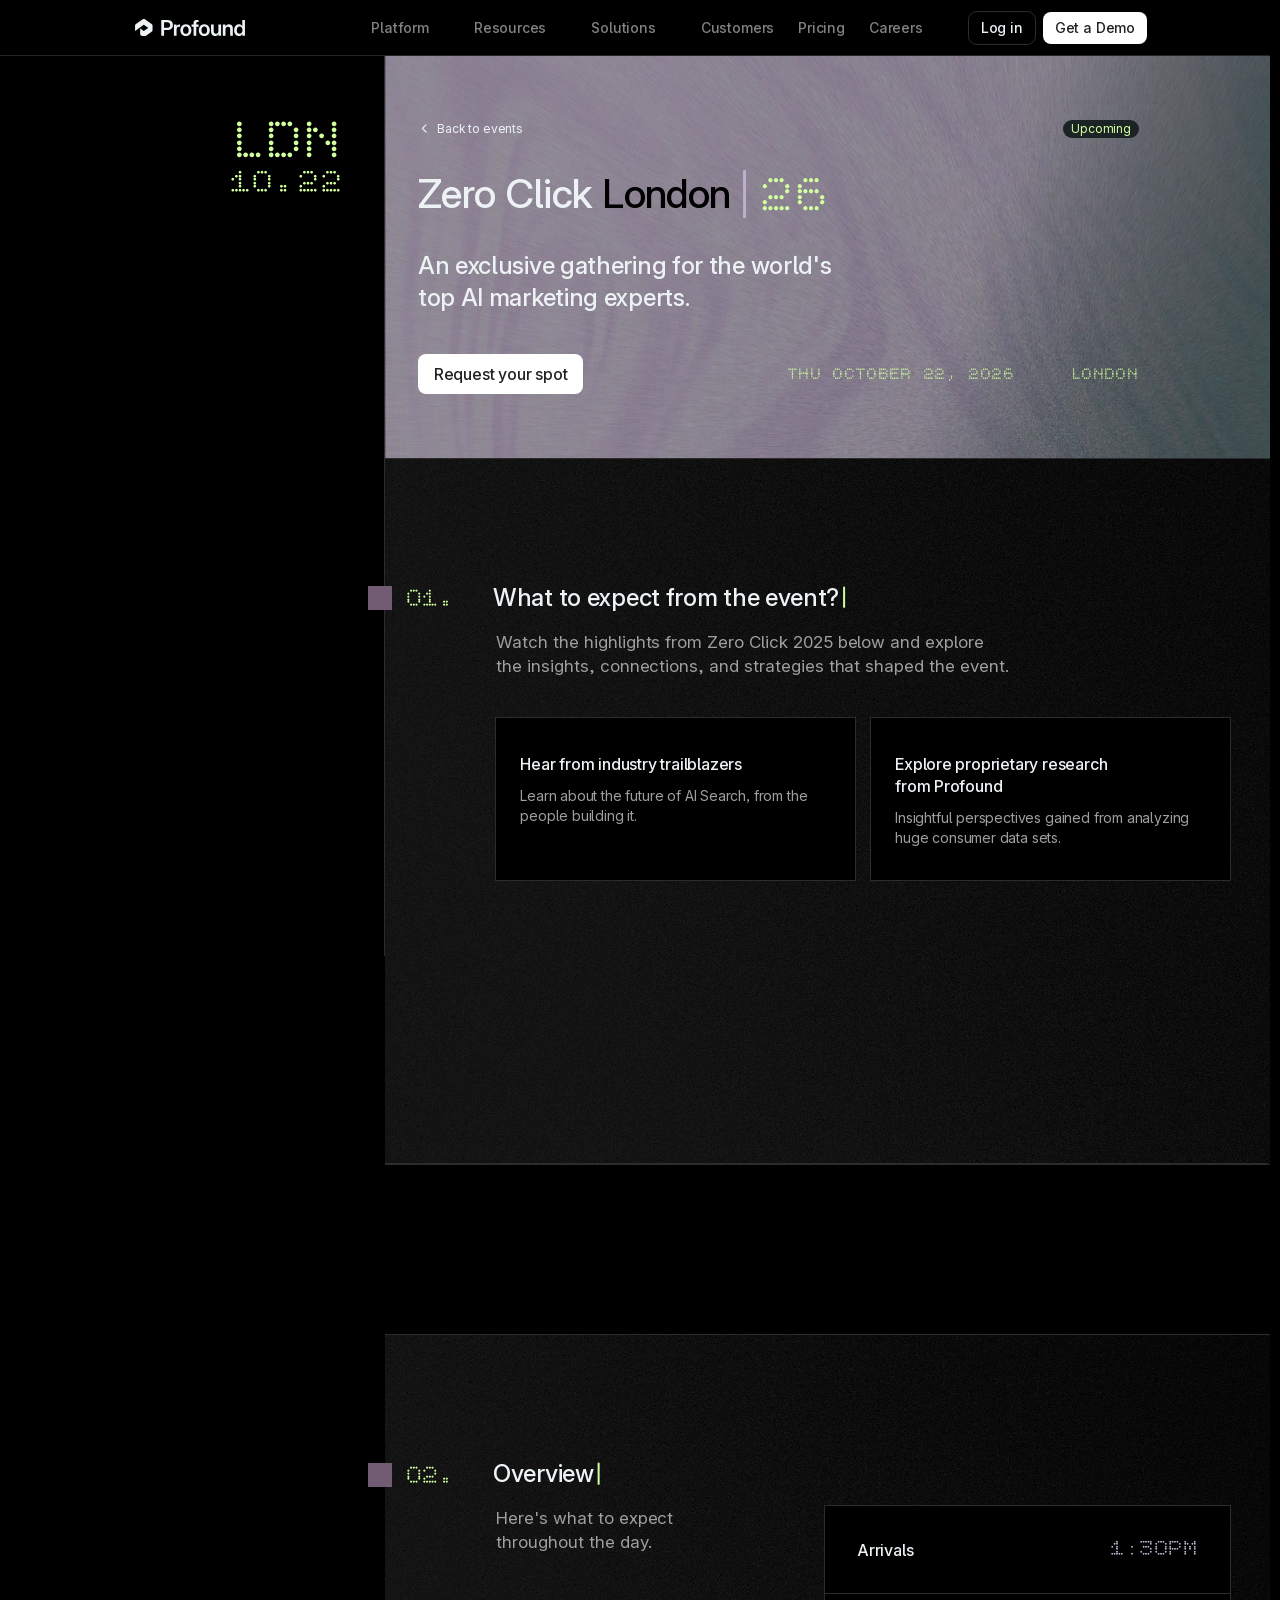
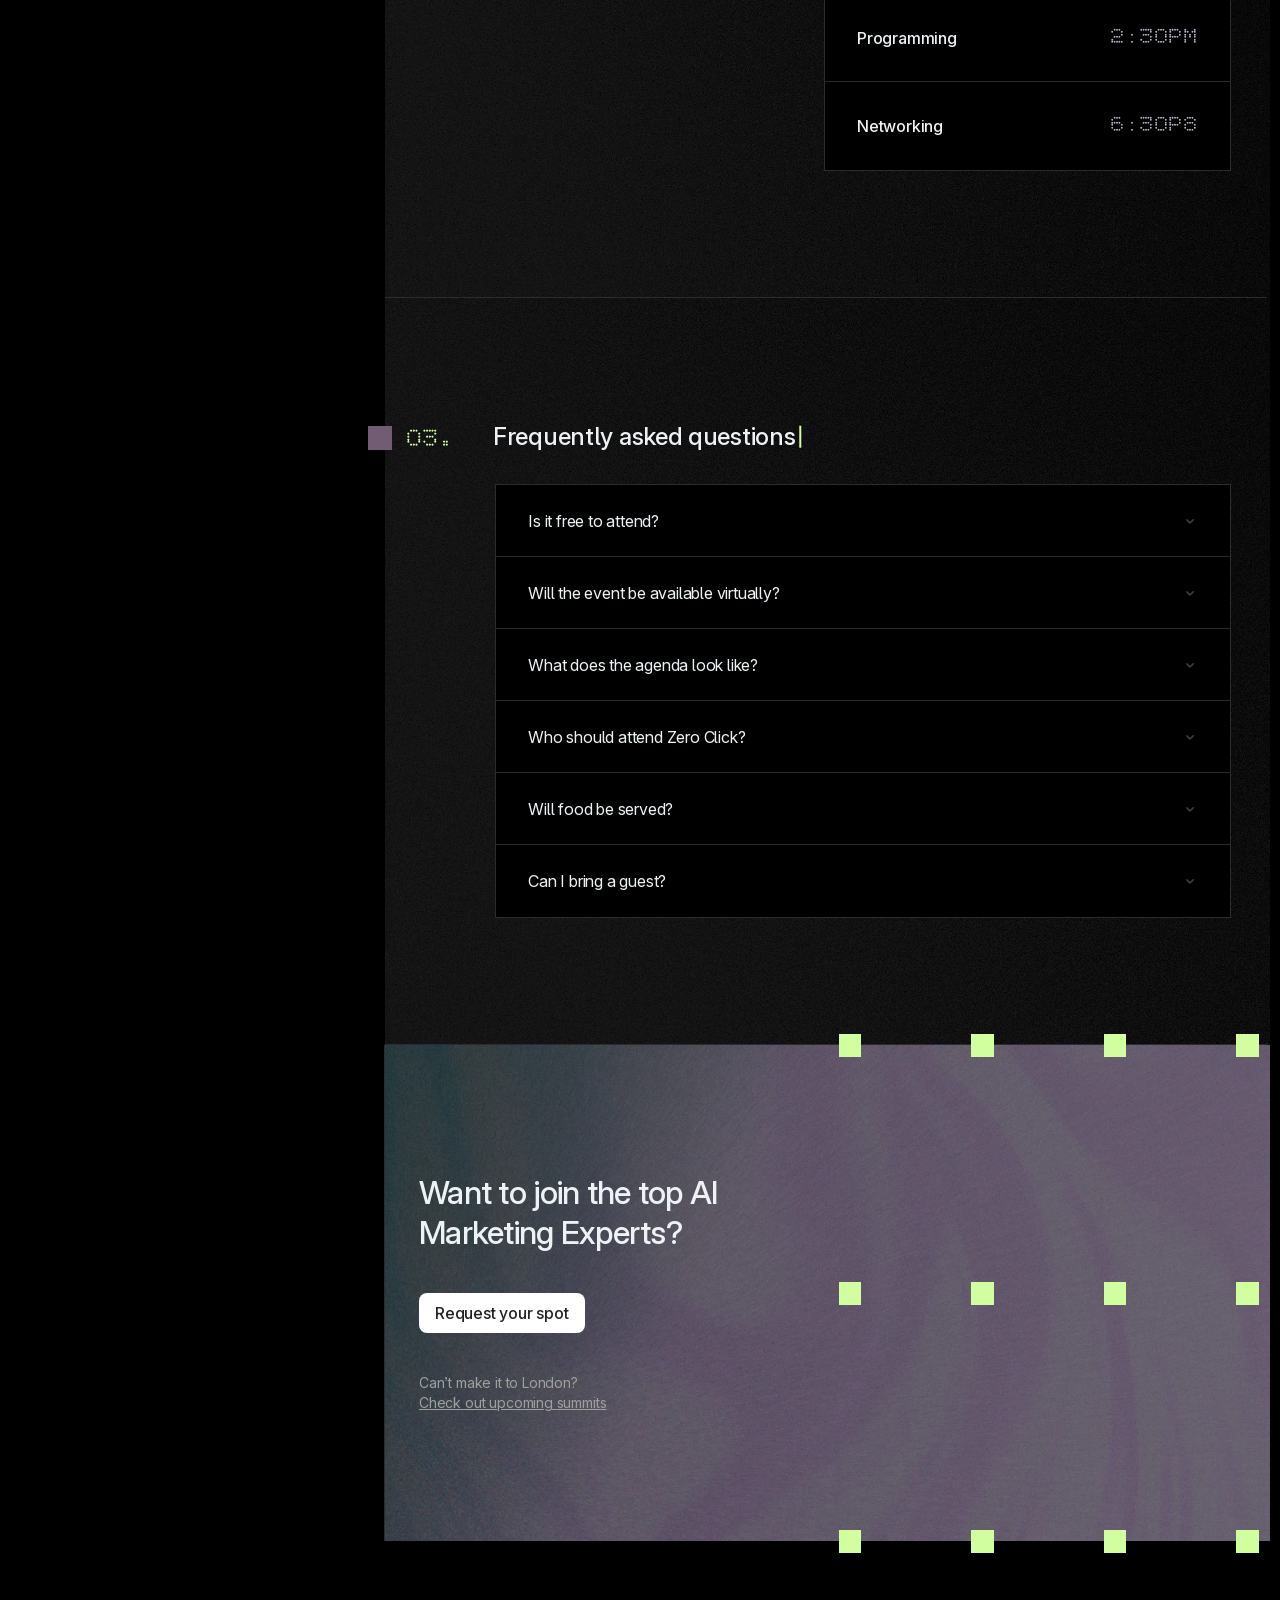
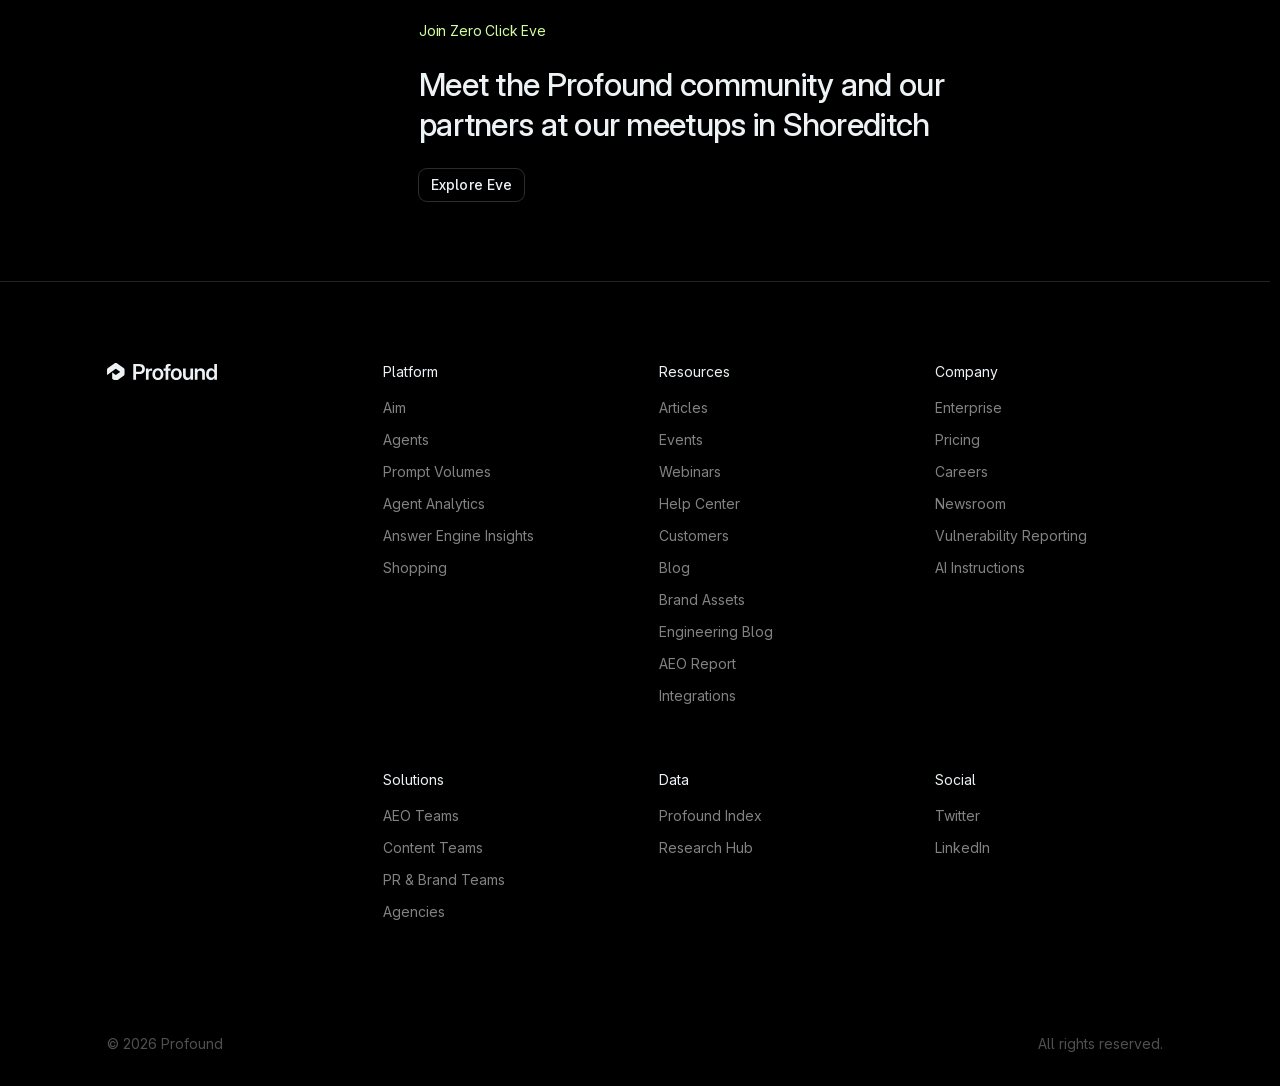
==== commit 1c5f319b: "adding challenge page" ====
--- a/london.html
+++ b/london.html
@@ -51,7 +51,7 @@
                 <div class="container site-header__container">
                     <div class="site-header__inner">
                         <div class="site-header__logo-wrapper">
-                            <a href="index.html" class="site-header__logo" aria-label="Profound logo - Go to homepage">
+                            <a href="zeroclick.html" class="site-header__logo" aria-label="Profound logo - Go to homepage">
                                 <svg class="site-header__logo-svg" viewBox="0 0 340 55" aria-hidden="true" >
                                     <path
                                         fill="currentColor"
@@ -163,7 +163,7 @@
 
                             <div class="event__hero__wrapper">
                                 <div class="event__hero__top">
-                                    <a href="index.html#Events" class="event__back-link anchor event__hero__hide-on-scroll event__hero__hide-on-scroll--desktop">
+                                    <a href="zeroclick.html#Events" class="event__back-link anchor">
                                         <svg class="event__back-link__icon" viewBox="0 0 16 16" aria-hidden="true">
                                             <path d="M10 3.5 5.5 8 10 12.5" fill="none" stroke="currentColor" stroke-width="1.5" stroke-linecap="round" stroke-linejoin="round" />
                                         </svg>
@@ -485,7 +485,7 @@
                             <div class="cta-block__footer animation--in bottom-up">
                                 <p class="cta-block__footer__text text-paragraph-small text-secondary">
                                     Can’t make it to London?
-                                    <a href="index.html">Check out upcoming summits</a>
+                                    <a href="zeroclick.html">Check out upcoming summits</a>
                                 </p>
                             </div>
                         </div>
--- a/assets/css/styles.css
+++ b/assets/css/styles.css
@@ -2100,6 +2100,8 @@
   color: var(--color-text-white);
   background-color: var(--color-bg-black);
   border-top: 1px solid var(--color-border-light);
+  position: relative;
+  z-index: 5;
 }
 @media (orientation: portrait) {
   .site-footer {
@@ -2399,7 +2401,7 @@
   justify-content: flex-start;
   align-items: flex-start;
   align-content: flex-start;
-  padding: 4rem 0;
+  padding: 2rem 0;
   min-height: 90dvh;
 }
 @media (min-width: 48rem) {
@@ -2577,7 +2579,7 @@
   align-items: flex-end;
   align-content: flex-end;
   padding: 1rem;
-  gap: 1rem;
+  gap: 0 1rem;
 }
 @media (min-width: 48rem) {
   .home__hero__content .home__hero__column__right {
@@ -2598,7 +2600,7 @@
   justify-content: space-between;
   align-items: center;
   align-content: center;
-  gap: 1rem;
+  gap: 0.8rem;
   font-size: 1rem;
 }
 @media (min-width: 48rem) {
@@ -3335,11 +3337,18 @@
 }
 @media (min-width: 80rem) {
   .event__hero.scrolled {
-    top: 0;
-  }
+    top: 3rem;
+  }
+}
+.event__hero.scrolled .event__hero__top {
+  margin-bottom: 0.5rem;
+}
+.event__hero.scrolled .event__hero__footer {
+  margin-top: 0.5rem;
+  gap: 0.5rem;
 }
 .event__hero.scrolled .event__hero__wrapper {
-  padding: 5rem 2rem 2rem 0.75rem;
+  padding: 4.5rem 2rem 1.5rem 0.75rem;
   gap: 0;
 }
 @media (min-width: 40rem) {
@@ -3349,7 +3358,7 @@
 }
 @media (min-width: 64rem) {
   .event__hero.scrolled .event__hero__wrapper {
-    padding: 4rem 2.5rem 4rem 21rem;
+    padding: 2.5rem 2.5rem 2.5rem 21rem;
   }
 }
 @media (min-width: 80rem) {
@@ -3535,4 +3544,768 @@
   }
 }
 
+body.challenge-intro-locked {
+  overflow: hidden;
+}
+
+@media (orientation: portrait) {
+  .page-challenge .site-header {
+    padding-block: 1rem;
+  }
+}
+.page-challenge .site-header__left {
+  display: flex;
+  flex-direction: row;
+  flex-wrap: nowrap;
+  justify-content: flex-start;
+  align-items: center;
+  align-content: center;
+  gap: 0.5rem;
+}
+.page-challenge .site-header__left span {
+  font-weight: 300;
+}
+.page-challenge .site-header__left h1 {
+  margin-left: 0.5rem;
+}
+@media (orientation: portrait) {
+  .page-challenge .site-header__left {
+    flex-direction: column;
+    align-items: flex-start;
+    gap: 0.25rem;
+  }
+  .page-challenge .site-header__left h1 {
+    font-size: 0.8rem;
+  }
+  .page-challenge .site-header__left span {
+    display: none;
+  }
+}
+@media (orientation: portrait) {
+  .page-challenge .site-header__actions {
+    flex-direction: column;
+    align-items: flex-end;
+    gap: 0;
+  }
+}
+
+.challenge-intro {
+  width: 100%;
+  height: 100dvh;
+  position: relative;
+  background-color: var(--color-bg-black);
+  display: flex;
+  align-items: center;
+  overflow: hidden;
+  transition: background 1s cubic-bezier(0.25, 0.46, 0.45, 0.94);
+}
+.challenge-intro .container {
+  position: relative;
+  z-index: 2;
+}
+@media (orientation: portrait) {
+  .challenge-intro .container {
+    padding: 4rem 2rem;
+  }
+}
+.challenge-intro__title {
+  max-width: 70vw;
+  font-weight: 400;
+  font-size: 36px;
+  position: relative;
+  z-index: 2;
+}
+@media (orientation: portrait) {
+  .challenge-intro__title {
+    font-size: 28px;
+  }
+}
+.challenge-intro::before {
+  content: "";
+  width: 100%;
+  height: 100%;
+  background-image: url("../images/bg-grain-xl.webp");
+  background-size: cover;
+  background-position: top right;
+  background-repeat: no-repeat;
+  position: absolute;
+  top: 0;
+  left: 0;
+  z-index: 0;
+  mix-blend-mode: lighten;
+  opacity: 0.15;
+}
+.challenge-intro.is-accent {
+  background-image: linear-gradient(to right top, #725c73, #534f64, #394150, #27333a, #1b2325);
+}
+.challenge-intro__content {
+  position: relative;
+  z-index: 2;
+}
+.challenge-intro__controls {
+  display: flex;
+  gap: 8px;
+  margin-top: 32px;
+}
+.challenge-intro__arrow {
+  width: 40px;
+  height: 40px;
+  display: flex;
+  align-items: center;
+  justify-content: center;
+  border: 1px solid var(--color-border-light);
+  background: transparent;
+  color: var(--color-text-white);
+  cursor: pointer;
+  transition: opacity 0.2s ease, background-color 0.2s ease;
+}
+.challenge-intro__arrow:hover:not(:disabled) {
+  background-color: rgb(var(--color-bg-light-rgb)/0.08);
+}
+.challenge-intro__arrow:disabled {
+  opacity: 0.25;
+  cursor: default;
+}
+.challenge-intro__arrow.is-hidden {
+  opacity: 0;
+  visibility: hidden;
+  pointer-events: none;
+}
+.challenge-intro__scroll-hint {
+  margin-top: 24px;
+  opacity: 0;
+  transform: translateY(8px);
+  pointer-events: none;
+  transition: opacity 0.4s cubic-bezier(0.25, 0.46, 0.45, 0.94), transform 0.4s cubic-bezier(0.25, 0.46, 0.45, 0.94);
+}
+.challenge-intro__scroll-hint.is-visible {
+  opacity: 1;
+  transform: translateY(0);
+}
+.challenge-intro .dots-overlay {
+  width: 25%;
+  height: 95%;
+}
+@media (orientation: portrait) {
+  .challenge-intro .dots-overlay {
+    width: calc(100% - 1.4rem);
+    height: 30%;
+    top: auto;
+    bottom: -4rem;
+  }
+  .challenge-intro .dots-overlay .dots-overlay__dot:nth-of-type(1) {
+    display: block;
+  }
+}
+
+.challenge-intro__caret {
+  display: inline-block;
+  width: 3px;
+  height: 0.85em;
+  margin-left: 4px;
+  vertical-align: -0.08em;
+  background-color: var(--color-zero-click);
+  opacity: 1;
+}
+.challenge-intro__caret.is-blinking {
+  animation: challenge-caret-blink 1s steps(1) infinite;
+}
+
+@keyframes challenge-caret-blink {
+  0%, 45% {
+    opacity: 1;
+  }
+  46%, 100% {
+    opacity: 0;
+  }
+}
+.js-zero-click-logo-reveal {
+  opacity: 0;
+  visibility: hidden;
+  filter: none;
+}
+
+.challenge-slide {
+  width: 100%;
+  min-height: 100dvh;
+  position: relative;
+  background-color: var(--color-bg-black);
+  display: flex;
+  align-items: center;
+  overflow: hidden;
+  transition: background 1s cubic-bezier(0.25, 0.46, 0.45, 0.94);
+  border-bottom: 1px solid var(--color-border-dark);
+  border-top: 1px solid var(--color-border-dark);
+  position: sticky;
+  top: 0;
+  padding-top: 4rem;
+}
+@media (orientation: portrait) {
+  .challenge-slide {
+    display: flex;
+    flex-direction: column-reverse;
+    flex-wrap: nowrap;
+    justify-content: flex-start;
+    align-items: stretch;
+    align-content: stretch;
+    position: relative;
+    top: auto;
+    min-height: 50dvh;
+  }
+}
+.challenge-slide:has(.challenge-slide__background--content) {
+  padding-bottom: 4rem;
+}
+@media (orientation: portrait) {
+  .challenge-slide__title {
+    font-size: 1.3rem;
+  }
+}
+.challenge-slide--media {
+  position: relative;
+  top: auto;
+  display: flex;
+  flex-direction: column;
+  flex-wrap: nowrap;
+  justify-content: flex-start;
+  align-items: stretch;
+  align-content: stretch;
+  padding: 0;
+}
+@media (orientation: portrait) {
+  .challenge-slide--media {
+    min-height: 0;
+  }
+}
+.challenge-slide--media video, .challenge-slide--media img {
+  width: 100%;
+  height: auto;
+}
+.challenge-slide--media::before {
+  display: none;
+}
+.challenge-slide--media__group {
+  display: flex;
+  flex-direction: row;
+  flex-wrap: nowrap;
+  justify-content: flex-start;
+  align-items: stretch;
+  align-content: stretch;
+  width: 100%;
+  min-height: 100dvh;
+  gap: 0;
+}
+@media (orientation: portrait) {
+  .challenge-slide--media__group {
+    flex-direction: column;
+    flex-wrap: nowrap;
+    height: auto;
+  }
+}
+.challenge-slide--media__group img {
+  width: 60%;
+  height: 100%;
+  object-fit: cover;
+}
+@media (orientation: portrait) {
+  .challenge-slide--media__group img {
+    width: 100%;
+    height: auto;
+  }
+}
+.challenge-slide--media__group .challenge-slide--media__video-group {
+  width: 50%;
+  position: relative;
+}
+@media (orientation: portrait) {
+  .challenge-slide--media__group .challenge-slide--media__video-group {
+    width: 100%;
+  }
+}
+.challenge-slide--media__group .challenge-slide--media__video-group video {
+  filter: grayscale(1);
+  width: 100%;
+  height: 100%;
+  object-fit: cover;
+}
+@media (orientation: portrait) {
+  .challenge-slide--media__group .challenge-slide--media__video-group video {
+    height: auto;
+    min-height: 40dvh;
+  }
+}
+.challenge-slide--media__group .challenge-slide--media__video-group .event__data-stamp {
+  position: absolute;
+  top: 50%;
+  left: 50%;
+  transform: translate(-50%, -50%);
+}
+.challenge-slide--media__group .challenge-slide--media__video-group--30vw {
+  width: 30%;
+}
+@media (orientation: portrait) {
+  .challenge-slide--media__group .challenge-slide--media__video-group--30vw {
+    width: 100%;
+  }
+}
+.challenge-slide--media__group .challenge-slide--media__video-group--30vw {
+  width: 40%;
+}
+@media (orientation: portrait) {
+  .challenge-slide--media__group .challenge-slide--media__video-group--30vw {
+    width: 100%;
+  }
+}
+.challenge-slide--media__group .challenge-slide--media__video-group--30vw .event__data-stamp {
+  position: absolute;
+  top: 4rem;
+  left: auto;
+  right: 4rem;
+  transform: none;
+  text-align: right;
+  align-items: flex-end;
+}
+@media (orientation: portrait) {
+  .challenge-slide--media__group .challenge-slide--media__video-group--30vw .event__data-stamp {
+    top: auto;
+    right: 2rem;
+    bottom: 2rem;
+  }
+}
+.challenge-slide--media__group .challenge-slide--media__video-group.video-recap::before {
+  content: "";
+  width: 100%;
+  height: 100%;
+  background: rgba(0, 0, 0, 0.5);
+  position: absolute;
+  top: 0;
+  left: 0;
+  z-index: 1;
+}
+.challenge-slide--media__group .challenge-slide--media__video-group.video-recap .event__data-stamp {
+  z-index: 2;
+  top: 50%;
+  left: 50%;
+  transform: translate(-50%, -50%) scale(2);
+}
+.challenge-slide--media__group .challenge-slide--media__video {
+  width: 50%;
+  height: 100%;
+}
+@media (orientation: portrait) {
+  .challenge-slide--media__group .challenge-slide--media__video {
+    width: 100%;
+    height: auto;
+  }
+}
+.challenge-slide--media__group .challenge-slide--media__video--60vw {
+  width: 60%;
+}
+@media (orientation: portrait) {
+  .challenge-slide--media__group .challenge-slide--media__video--60vw {
+    width: 100%;
+  }
+}
+.challenge-slide--media__group .challenge-slide--media__video--70vw {
+  width: 70%;
+}
+@media (orientation: portrait) {
+  .challenge-slide--media__group .challenge-slide--media__video--70vw {
+    width: 100%;
+  }
+}
+.challenge-slide--media__group .challenge-slide--media__video video {
+  filter: grayscale(1);
+  width: 100%;
+  height: 100%;
+  object-fit: cover;
+}
+@media (orientation: portrait) {
+  .challenge-slide--media__group .challenge-slide--media__video video {
+    height: auto;
+    min-height: 40dvh;
+  }
+}
+.challenge-slide--media__group .challenge-slide--media__video--color video {
+  filter: none;
+}
+.challenge-slide--media__grid {
+  display: flex;
+  flex-direction: row;
+  flex-wrap: wrap;
+  justify-content: flex-start;
+  align-items: stretch;
+  align-content: stretch;
+  width: 100%;
+  min-height: 100dvh;
+  gap: 0;
+}
+@media (orientation: portrait) {
+  .challenge-slide--media__grid {
+    flex-direction: column;
+    flex-wrap: nowrap;
+  }
+}
+.challenge-slide--media__grid__item {
+  width: 50%;
+  height: 50dvh;
+  display: flex;
+  flex-direction: row;
+  flex-wrap: wrap;
+  justify-content: center;
+  align-items: center;
+  align-content: center;
+}
+@media (orientation: portrait) {
+  .challenge-slide--media__grid__item {
+    width: 100%;
+    height: auto;
+    aspect-ratio: 16/9;
+  }
+}
+.challenge-slide--media__grid__item:nth-of-type(1) {
+  background: var(--color-zero-click-2026-primary);
+}
+.challenge-slide--media__grid__item:nth-of-type(1) .zero-click-logo__location {
+  color: var(--color-bg-dark-gray);
+}
+.challenge-slide--media__grid__item:nth-of-type(1) .zero-click-logo__caret {
+  background-color: var(--color-zero-click-2026-dark-primary);
+}
+.challenge-slide--media__grid__item:nth-of-type(2) {
+  background: var(--color-zero-click-2026-accent);
+}
+.challenge-slide--media__grid__item:nth-of-type(2) .zero-click-logo__word {
+  color: var(--color-bg-dark-gray);
+}
+.challenge-slide--media__grid__item:nth-of-type(2) .zero-click-logo__year span {
+  color: var(--color-zero-click-2026-dark-primary);
+}
+.challenge-slide--media__grid__item:nth-of-type(2) .zero-click-logo__caret {
+  background-color: var(--color-zero-click-2026-primary);
+}
+.challenge-slide--media__grid__item:nth-of-type(3) {
+  background: var(--color-zero-click-2026-dark-accent);
+}
+.challenge-slide--media__grid__item:nth-of-type(3) .zero-click-logo__location {
+  color: var(--color-text-secondary);
+}
+.challenge-slide--media__grid__item:nth-of-type(3) .zero-click-logo__caret {
+  background-color: var(--color-zero-click-2026-primary);
+}
+.challenge-slide--media__grid__item:nth-of-type(4) {
+  background: var(--color-zero-click-2026-dark-primary);
+}
+.challenge-slide--media__grid__item:nth-of-type(4) .zero-click-logo__caret {
+  background-color: var(--color-zero-click-2026-primary);
+}
+.challenge-slide::before {
+  content: "";
+  width: 100%;
+  height: 100%;
+  background-image: url("../images/bg-grain-xl.webp");
+  background-size: cover;
+  background-position: top right;
+  background-repeat: no-repeat;
+  position: absolute;
+  top: 0;
+  left: 0;
+  z-index: 0;
+  mix-blend-mode: lighten;
+  opacity: 0.15;
+}
+.challenge-slide__background {
+  width: 40%;
+  height: 100%;
+  position: absolute;
+  right: 0;
+  top: 0;
+}
+@media (orientation: portrait) {
+  .challenge-slide__background {
+    width: 100%;
+    position: relative;
+    height: auto;
+    top: auto;
+    right: auto;
+  }
+}
+.challenge-slide__background__video {
+  width: 100%;
+  height: 100%;
+  position: relative;
+}
+.challenge-slide__background video, .challenge-slide__background img {
+  width: 100%;
+  height: 100%;
+  object-fit: cover;
+}
+.challenge-slide__background .zero-click-logo {
+  position: absolute;
+  z-index: 2;
+  top: 50%;
+  left: 50%;
+  transform: translate(-50%, -50%);
+}
+.challenge-slide__background--content {
+  display: flex;
+  flex-direction: row;
+  flex-wrap: nowrap;
+  justify-content: flex-start;
+  align-items: center;
+  align-content: center;
+  padding: 4rem;
+}
+@media (orientation: portrait) {
+  .challenge-slide__background--content {
+    padding: 0 1rem;
+  }
+}
+.challenge-slide__background--content .information-block__list {
+  width: 95%;
+}
+@media (min-width: 120rem) {
+  .challenge-slide__background--content .information-block__list {
+    width: 80%;
+  }
+}
+@media (orientation: portrait) {
+  .challenge-slide__background--content .information-block__list {
+    width: 100%;
+  }
+}
+@media (min-width: 48rem) {
+  .challenge-slide__background--content .information-block__list--2col {
+    flex-direction: column;
+  }
+  .challenge-slide__background--content .information-block__list--2col .information-block__list__item {
+    width: 100%;
+  }
+}
+@media (min-width: 96rem) {
+  .challenge-slide__background--content .information-block__list--2col {
+    flex-direction: row;
+  }
+  .challenge-slide__background--content .information-block__list--2col .information-block__list__item {
+    width: calc(50% - 0.5rem);
+  }
+}
+@media (min-width: 48rem) and (orientation: portrait) {
+  .challenge-slide__background--content .information-block__list--2col {
+    flex-direction: row;
+  }
+  .challenge-slide__background--content .information-block__list--2col .information-block__list__item {
+    width: calc(50% - 0.5rem);
+  }
+}
+.challenge-slide__background--content .information-block__list .card--information--row {
+  flex-wrap: wrap;
+  gap: 0.25rem 0.7rem;
+}
+@media (orientation: portrait) {
+  .challenge-slide__background--content .information-block__list .card--information--row {
+    flex-direction: column;
+    justify-content: flex-start;
+    align-items: flex-start;
+    flex-wrap: nowrap;
+  }
+}
+.challenge-slide__background--content .card--information__group {
+  display: flex;
+  flex-direction: row;
+  flex-wrap: wrap;
+  justify-content: flex-start;
+  align-items: center;
+  align-content: center;
+  gap: 0 1rem;
+  font-size: 1.2rem;
+}
+.challenge-slide__background--content .card--information__group .card--information__time {
+  font-size: 1.2rem;
+}
+.challenge-slide__background--content .card--information--web {
+  display: flex;
+  flex-direction: row;
+  flex-wrap: wrap;
+  justify-content: flex-start;
+  align-items: flex-end;
+  align-content: flex-end;
+  gap: 1rem;
+  position: relative;
+}
+@media (min-width: 96rem) {
+  .challenge-slide__background--content .card--information--web {
+    padding-right: 2rem;
+    display: flex;
+    flex-direction: column;
+    flex-wrap: nowrap;
+    justify-content: flex-start;
+    align-items: flex-start;
+    align-content: flex-start;
+  }
+}
+@media (orientation: portrait) {
+  .challenge-slide__background--content .card--information--web {
+    display: flex;
+    flex-direction: column;
+    flex-wrap: nowrap;
+    justify-content: flex-start;
+    align-items: flex-start;
+    align-content: flex-start;
+  }
+}
+.challenge-slide__background--content .card--information--web .card--information__group {
+  display: flex;
+  flex-direction: column;
+  flex-wrap: nowrap;
+  justify-content: flex-start;
+  align-items: flex-start;
+  align-content: flex-start;
+}
+.challenge-slide__background--content .card--information--web .card--information__title {
+  margin-bottom: 0.25rem;
+}
+.challenge-slide__background--content .card--information--web .card--information__number {
+  position: absolute;
+  top: 1.5rem;
+  right: 1.5rem;
+  font-size: 2rem;
+}
+.challenge-slide__background--content .card--information--list ul {
+  list-style: initial;
+  display: flex;
+  flex-direction: column;
+  flex-wrap: nowrap;
+  justify-content: flex-start;
+  align-items: stretch;
+  align-content: stretch;
+  gap: 0.25rem;
+  padding-left: 1rem;
+}
+.challenge-slide__background--content .card--information--list ul li {
+  width: 100%;
+}
+.challenge-slide__background--content .card--information--list ul li::marker {
+  color: var(--color-zero-click-2026-accent);
+}
+.challenge-slide__content {
+  display: flex;
+  flex-direction: column;
+  flex-wrap: nowrap;
+  justify-content: flex-start;
+  align-items: stretch;
+  align-content: stretch;
+  gap: 2rem;
+  padding-right: 40%;
+  z-index: 1;
+}
+@media (orientation: portrait) {
+  .challenge-slide__content {
+    padding: 4rem 1rem;
+  }
+}
+.challenge-slide__number {
+  font-size: 3rem;
+}
+
+.pill-group {
+  display: flex;
+  flex-direction: row;
+  flex-wrap: nowrap;
+  justify-content: flex-start;
+  align-items: center;
+  align-content: center;
+  gap: 0.5rem;
+}
+@media (orientation: portrait) {
+  .pill-group {
+    gap: 0.25rem;
+    flex-wrap: wrap;
+  }
+}
+
+.pill--stack {
+  padding: 0.2rem 0.8rem;
+  background: var(--color-bg-black);
+  border-radius: 8px;
+  font-size: 1.1rem;
+}
+@media (orientation: portrait) {
+  .pill--stack {
+    font-size: 0.9rem;
+  }
+}
+
+.challenge-outro {
+  width: 100%;
+  min-height: 100dvh;
+  position: relative;
+  background-color: var(--color-bg-black);
+  display: flex;
+  align-items: center;
+  overflow: hidden;
+  transition: background 1s cubic-bezier(0.25, 0.46, 0.45, 0.94);
+}
+.challenge-outro .container {
+  position: relative;
+  z-index: 2;
+}
+.challenge-outro h2 {
+  font-weight: 400;
+  font-size: 36px;
+  position: relative;
+  z-index: 2;
+}
+@media (orientation: portrait) {
+  .challenge-outro h2 {
+    font-size: 28px;
+  }
+}
+.challenge-outro::before {
+  content: "";
+  width: 100%;
+  height: 100%;
+  background-image: url("../images/bg-grain-xl.webp");
+  background-size: cover;
+  background-position: top right;
+  background-repeat: no-repeat;
+  position: absolute;
+  top: 0;
+  left: 0;
+  z-index: 0;
+  mix-blend-mode: lighten;
+  opacity: 0.15;
+}
+.challenge-outro__content {
+  position: relative;
+  z-index: 2;
+  display: flex;
+  flex-direction: column;
+  flex-wrap: nowrap;
+  justify-content: flex-start;
+  align-items: stretch;
+  align-content: stretch;
+  gap: 2rem;
+}
+@media (orientation: portrait) {
+  .challenge-outro__content {
+    padding: 4rem 1rem;
+  }
+}
+.challenge-outro .dots-overlay {
+  width: 25%;
+  height: 95%;
+}
+@media (orientation: portrait) {
+  .challenge-outro .dots-overlay {
+    width: calc(100% - 1.4rem);
+    height: 30%;
+    top: auto;
+    bottom: -4rem;
+  }
+  .challenge-outro .dots-overlay .dots-overlay__dot:nth-of-type(1) {
+    display: block;
+  }
+}
+
 /*# sourceMappingURL=styles.css.map */
